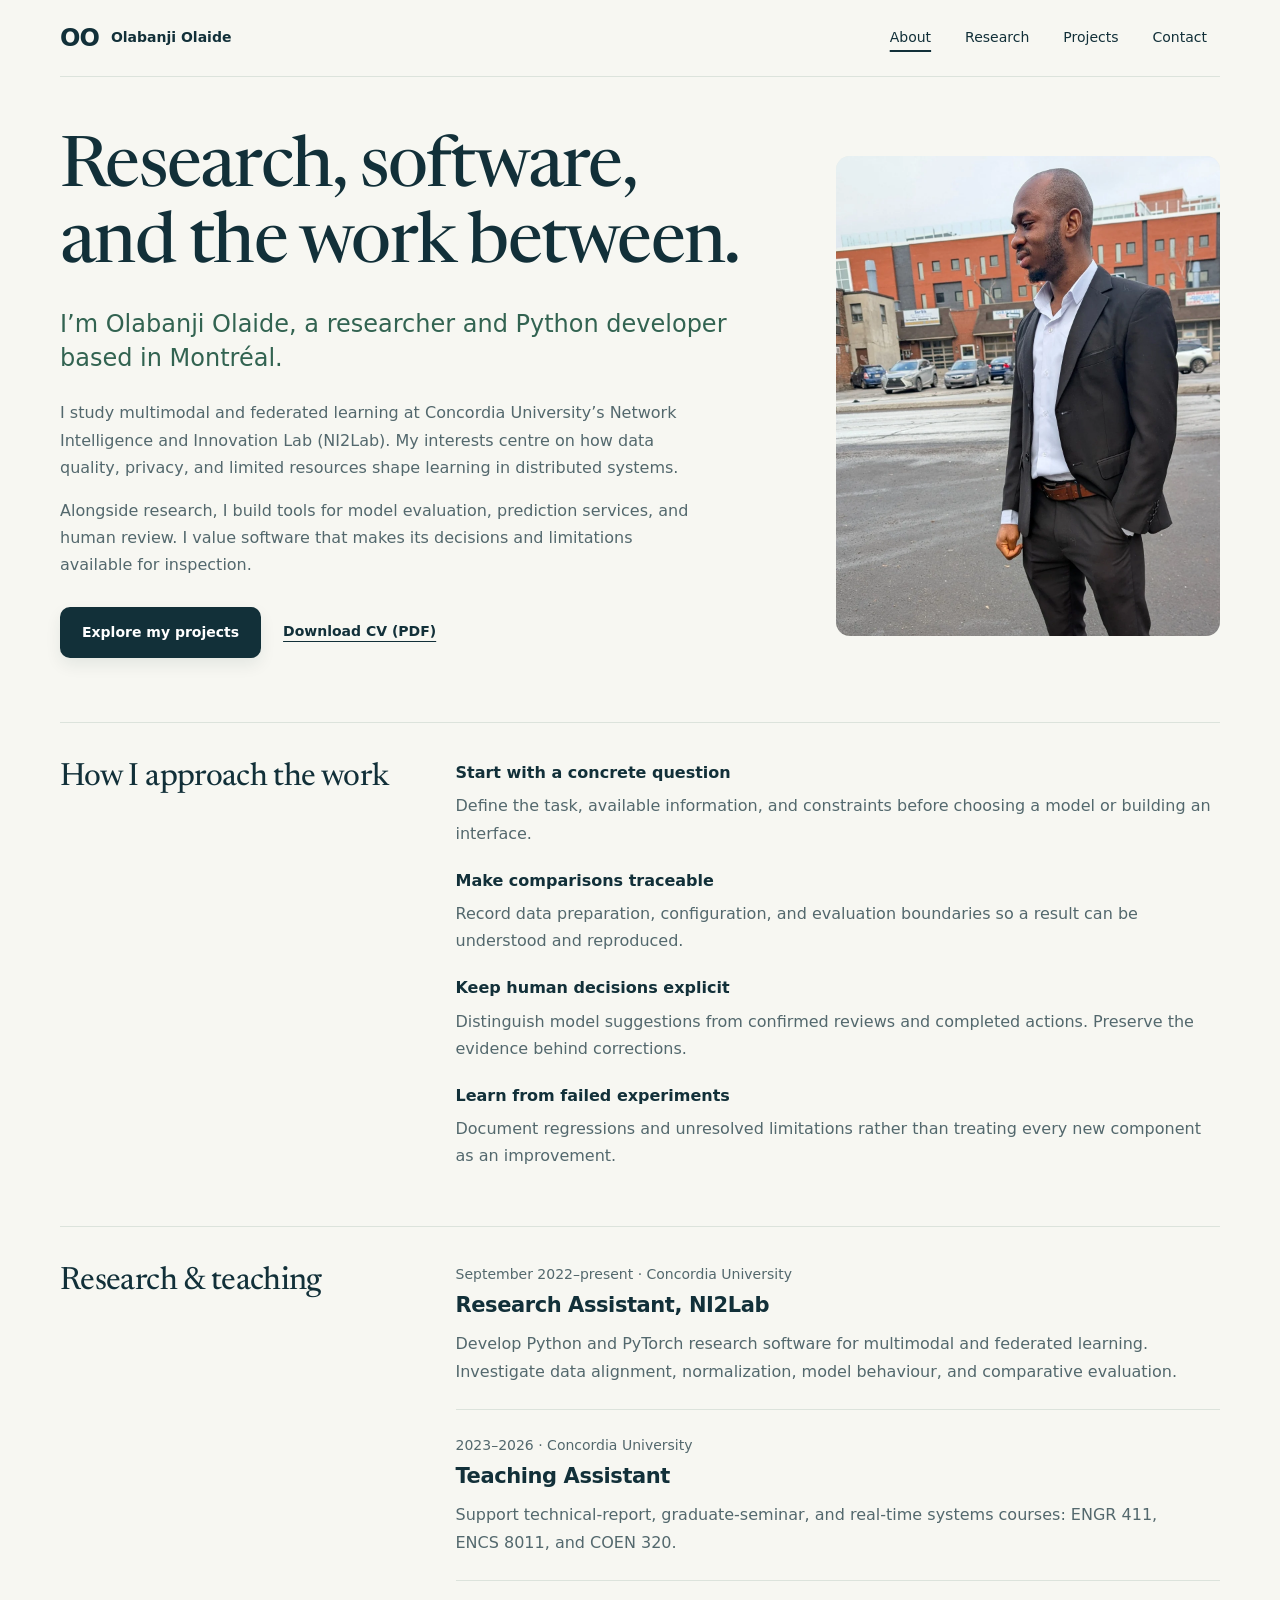
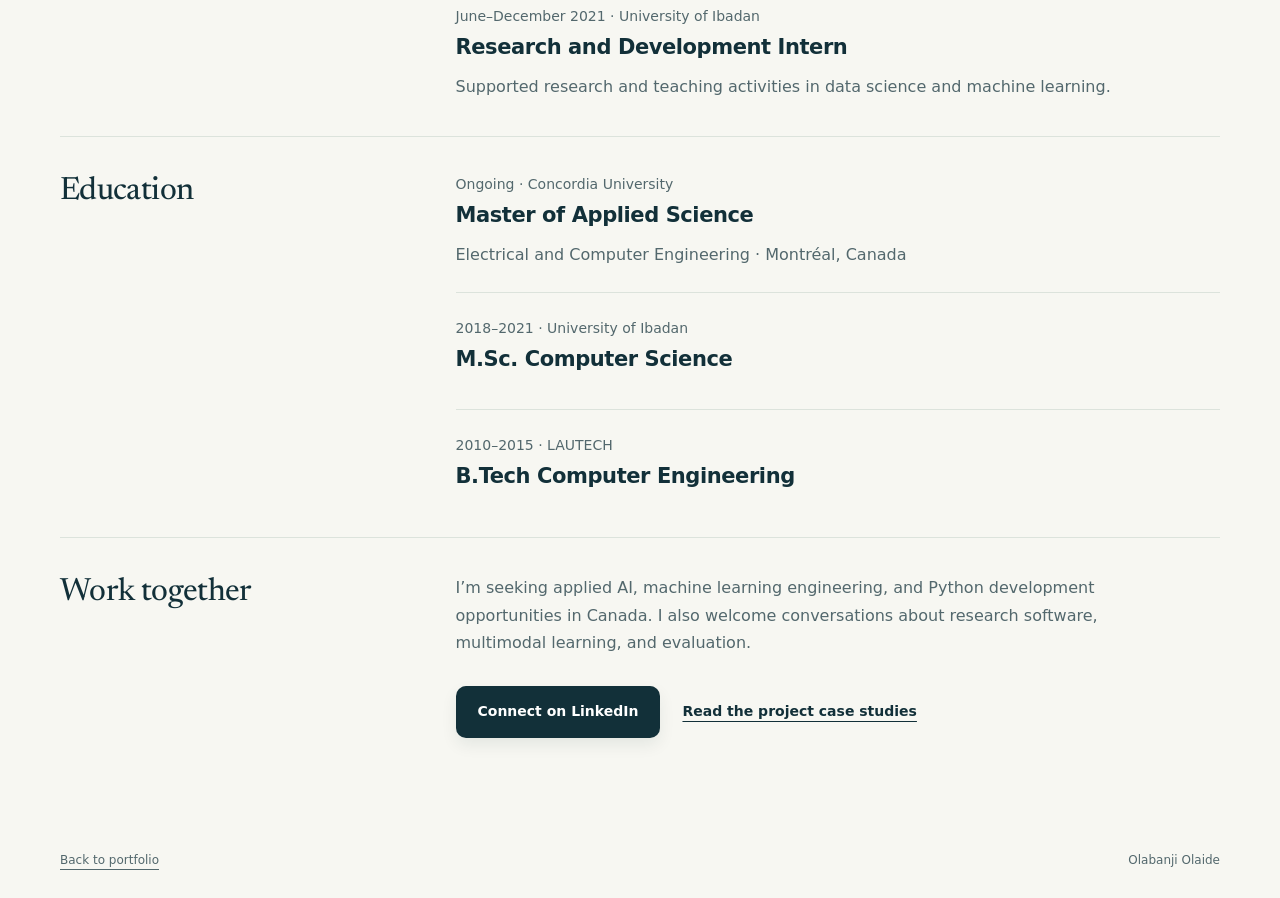
==== site/about.html @ 4624380c "Add About page and clarify private project source availability" ====
<!doctype html><html lang="en"><head><meta charset="utf-8"><meta name="viewport" content="width=device-width, initial-scale=1"><title>About | Olabanji Olaide</title><meta name="description" content="Olabanji Olaide's background in computer engineering, computer science, multimodal learning, and Python development at Concordia University."><link rel="canonical" href="https://olabanjiolaide.github.io/olabanjiolaide/about.html"><link rel="stylesheet" href="styles.css?v=20261115-2"><link rel="preload" href="fonts/newsreader.woff" as="font" type="font/woff" crossorigin><link rel="icon" href="favicon.svg" type="image/svg+xml"><meta name="theme-color" content="#123039"><meta property="og:type" content="profile"><meta property="og:title" content="About | Olabanji Olaide"><meta property="og:description" content="Research, teaching, and practical machine learning development."><meta property="og:url" content="https://olabanjiolaide.github.io/olabanjiolaide/about.html"><meta property="og:image" content="https://olabanjiolaide.github.io/olabanjiolaide/images/olabanji-olaide.jpg"></head><body><a class="skip" href="#main">Skip to content</a><header class="wrap"><a class="brand" href="index.html">OO<span>Olabanji Olaide</span></a><nav aria-label="Main navigation"><a href="about.html" aria-current="page">About</a><a href="index.html#research">Research</a><a href="index.html#work">Projects</a><a href="index.html#connect">Contact</a></nav></header><main id="main" tabindex="-1" class="wrap about-page">
<section class="about-intro" aria-labelledby="about-title"><div><h1 id="about-title">Research, software,<br>and the work between.</h1><p class="case-deck">I’m Olabanji Olaide, a researcher and Python developer based in Montréal.</p><p>I study multimodal and federated learning at Concordia University’s Network Intelligence and Innovation Lab (NI2Lab). My interests centre on how data quality, privacy, and limited resources shape learning in distributed systems.</p><p>Alongside research, I build tools for model evaluation, prediction services, and human review. I value software that makes its decisions and limitations available for inspection.</p><div class="actions"><a class="button" href="index.html#work">Explore my projects</a><a class="text-link" href="documents/Olabanji_Olaide_CV.pdf" download>Download CV (PDF)</a></div></div><figure class="about-portrait"><picture><source srcset="images/olabanji-olaide.webp" type="image/webp"><img src="images/olabanji-olaide.jpg" width="1152" height="2048" alt="Olabanji Olaide wearing a dark suit outdoors" fetchpriority="high" decoding="async"></picture></figure></section>
<section class="case-section" aria-labelledby="practice-title"><h2 id="practice-title">How I approach the work</h2><div><dl class="case-decisions"><div><dt>Start with a concrete question</dt><dd>Define the task, available information, and constraints before choosing a model or building an interface.</dd></div><div><dt>Make comparisons traceable</dt><dd>Record data preparation, configuration, and evaluation boundaries so a result can be understood and reproduced.</dd></div><div><dt>Keep human decisions explicit</dt><dd>Distinguish model suggestions from confirmed reviews and completed actions. Preserve the evidence behind corrections.</dd></div><div><dt>Learn from failed experiments</dt><dd>Document regressions and unresolved limitations rather than treating every new component as an improvement.</dd></div></dl></div></section>
<section class="case-section" aria-labelledby="experience-title"><h2 id="experience-title">Research &amp; teaching</h2><div><article class="about-entry"><p class="about-date">September 2022–present · Concordia University</p><h3>Research Assistant, NI2Lab</h3><p>Develop Python and PyTorch research software for multimodal and federated learning. Investigate data alignment, normalization, model behaviour, and comparative evaluation.</p></article><article class="about-entry"><p class="about-date">2023–2026 · Concordia University</p><h3>Teaching Assistant</h3><p>Support technical-report, graduate-seminar, and real-time systems courses: ENGR 411, ENCS 8011, and COEN 320.</p></article><article class="about-entry"><p class="about-date">June–December 2021 · University of Ibadan</p><h3>Research and Development Intern</h3><p>Supported research and teaching activities in data science and machine learning.</p></article></div></section>
<section class="case-section" aria-labelledby="education-title"><h2 id="education-title">Education</h2><div><article class="about-entry"><p class="about-date">Ongoing · Concordia University</p><h3>Master of Applied Science</h3><p>Electrical and Computer Engineering · Montréal, Canada</p></article><article class="about-entry"><p class="about-date">2018–2021 · University of Ibadan</p><h3>M.Sc. Computer Science</h3></article><article class="about-entry"><p class="about-date">2010–2015 · LAUTECH</p><h3>B.Tech Computer Engineering</h3></article></div></section>
<section class="case-section" aria-labelledby="connect-title"><h2 id="connect-title">Work together</h2><div><p>I’m seeking applied AI, machine learning engineering, and Python development opportunities in Canada. I also welcome conversations about research software, multimodal learning, and evaluation.</p><div class="actions"><a class="button" href="https://www.linkedin.com/in/olabanji-olaide-239104b0/">Connect on LinkedIn</a><a class="text-link" href="index.html#work">Read the project case studies</a></div></div></section></main><footer class="wrap"><a href="index.html">Back to portfolio</a><span>Olabanji Olaide</span></footer></body></html>
---- site/styles.css ----
:root{--ink:#123039;--muted:#53686d;--paper:#f7f7f2;--line:#dce3dc;--accent:#d5eb91;--green:#326351;--radius:18px}
*{box-sizing:border-box}html{scroll-behavior:smooth;scroll-padding-top:110px}body{margin:0;background:var(--paper);color:var(--ink);font:16px/1.7 system-ui,-apple-system,BlinkMacSystemFont,"Segoe UI",sans-serif}::selection{background:var(--accent);color:var(--ink)}a{color:inherit;text-underline-offset:5px}a:focus-visible{outline:3px solid var(--green);outline-offset:6px}h1,h2,h3,h4,p{margin-top:0}.wrap{width:min(1160px,calc(100% - 64px));margin:auto}.reading-progress{position:fixed;top:0;left:0;width:100%;height:3px;background:linear-gradient(90deg,#326351,#b8d567);transform:scaleX(0);transform-origin:left;z-index:100;pointer-events:none}
header{display:flex;justify-content:space-between;align-items:center;gap:24px;position:sticky;top:12px;z-index:30;margin-top:14px!important;padding:14px 22px;border:1px solid #dce3dcbf;border-radius:14px;background:#f7f7f2ed;backdrop-filter:blur(18px);box-shadow:0 6px 24px #183b2b06}.brand{display:flex;align-items:center;gap:12px;font-weight:800;font-size:24px;text-decoration:none;letter-spacing:-.04em}.brand span{font-size:13px;font-weight:650;letter-spacing:0}nav{display:flex;gap:8px;flex-wrap:wrap}nav a{position:relative;padding:8px 13px;text-decoration:none;font-size:13px;border-radius:8px;transition:background .2s,color .2s}nav a:hover,nav a[aria-current="location"]{background:#e5ecdf;color:#244f3d}
.hero{position:relative;display:grid;grid-template-columns:1.45fr 1fr;gap:70px;align-items:center;padding-top:80px;padding-bottom:85px;isolation:isolate}.hero:before{content:"";position:absolute;inset:0 -25px;z-index:-1;background:radial-gradient(ellipse at 88% 32%,#dfebd4 0,transparent 56%);pointer-events:none}.eyebrow{font-size:10px;letter-spacing:.14em;font-weight:750;margin-bottom:25px}.hero .eyebrow{display:inline-block;padding:7px 12px;border:1px solid var(--line);border-radius:30px;background:#ffffff70}h1{font-size:clamp(44px,5.7vw,76px);line-height:1.05;letter-spacing:-.06em;font-weight:600;margin-bottom:26px}h1 em{font-family:Georgia,serif;font-weight:400;white-space:nowrap;color:var(--green)}.role{font-size:19px;font-weight:600;line-height:1.5;letter-spacing:-.025em}.status-dot{display:inline-block;width:8px;height:8px;background:#557d4e;border-radius:50%;margin-right:10px;box-shadow:0 0 0 5px #dfe9d7}.intro{font-size:17px;color:var(--muted);max-width:600px}.affiliation{font-size:12px;color:var(--muted);max-width:510px;border-left:2px solid #a7c48b;padding-left:13px;margin-top:23px}.actions{display:flex;align-items:center;gap:22px;flex-wrap:wrap;margin-top:30px}.button{display:inline-flex;align-items:center;justify-content:space-between;gap:25px;padding:14px 22px;border-radius:10px;background:var(--ink);color:white;text-decoration:none;font-size:13px;font-weight:650;box-shadow:0 7px 16px #12303914;transition:transform .2s,box-shadow .2s,background .2s}.button span{transition:transform .2s}.button:hover{transform:translateY(-3px);box-shadow:0 10px 24px #12303925;background:#245149}.button:hover span{transform:translate(2px,2px)}.text-link{font-size:13px;font-weight:650;transition:color .2s}.text-link:hover{color:var(--green)}
.profile-panel{position:relative;align-self:center;border:1px solid #fff;border-radius:var(--radius);background:#ffffffb8;overflow:hidden;box-shadow:0 24px 65px #17352b12,0 4px 12px #17352b05;transform:rotate(1deg);transition:transform .4s,box-shadow .4s}.profile-panel:hover{transform:rotate(0);box-shadow:0 28px 70px #17352b1c}.portrait{height:320px;overflow:hidden;background:#dfe7e7;position:relative}.portrait:after{content:"";position:absolute;inset:65% 0 0;background:linear-gradient(transparent,#12303966);pointer-events:none}.portrait img{width:100%;height:100%;display:block;object-fit:cover;object-position:62% 0%;transition:transform .8s}.profile-panel:hover .portrait img{transform:scale(1.025)}.portrait-label{position:absolute;bottom:16px;left:20px;z-index:1;color:white;font:9px/1.5 ui-monospace,monospace;letter-spacing:.16em}
dl{margin:0;padding:8px 22px}dl>div{display:grid;grid-template-columns:105px 1fr;gap:16px;padding:14px 0;border-top:1px solid var(--line);font-size:12px}dl>div:first-child{border:0}dt{font-weight:700}dd{margin:0;color:var(--muted)}
section{scroll-margin-top:110px}.section-band,.work{padding:76px 0}.section-band{background:#edf1e9;border-top:1px solid #e3e9df;border-bottom:1px solid #e3e9df}.section-heading{max-width:760px}.section-heading h2{font-size:clamp(29px,3.4vw,43px);line-height:1.2;letter-spacing:-.045em;font-weight:550;margin-bottom:20px}.section-heading .eyebrow{color:var(--green);margin-bottom:15px}.section-intro{max-width:650px;color:var(--muted)}.research-grid{display:grid;grid-template-columns:repeat(3,minmax(0,1fr));gap:22px;margin-top:34px}.research-grid article{padding:28px 25px 24px;border:1px solid #dce4d7;border-radius:var(--radius);background:linear-gradient(140deg,#ffffffeb,#f6f9f1);transition:transform .25s,box-shadow .25s,border-color .25s}.research-grid article:hover{transform:translateY(-7px);border-color:#a8c28d;box-shadow:0 18px 35px #244f3d0c}.theme-number{display:grid;place-items:center;width:38px;height:38px;border-radius:12px;background:#e4edd9;color:var(--green);font:12px ui-monospace,monospace}.research-grid h3{font-size:21px;line-height:1.3;letter-spacing:-.025em;margin:23px 0 15px}.research-grid p{color:var(--muted);font-size:14px}.research-grid .theme-detail{padding-top:17px;border-top:1px solid var(--line);font-size:10px;margin-top:25px;margin-bottom:0}
.work{background:#fff}.project-showcase{display:grid;grid-template-columns:1fr 1.05fr;gap:46px;align-items:start;margin-top:36px}.project-preview{margin:0;position:sticky;top:110px;border:1px solid var(--line);border-radius:var(--radius);background:#f0f3f1;overflow:hidden;box-shadow:0 18px 40px #183b2b08;transition:box-shadow .3s}.project-preview:hover{box-shadow:0 22px 48px #183b2b14}.project-preview a{display:block;overflow:hidden}.project-preview img{display:block;width:100%;height:auto;max-height:620px;aspect-ratio:9/10;object-fit:contain;object-position:top;transition:transform .5s}.project-preview:hover img{transform:scale(1.015)}figcaption{padding:14px 18px;border-top:1px solid var(--line);font-size:10px;color:var(--muted)}.project h3{font-size:32px;letter-spacing:-.04em;margin-bottom:17px}.project .eyebrow{margin-bottom:14px}.project p{color:var(--muted)}.tags{display:flex;flex-wrap:wrap;gap:8px;margin:22px 0}.tags span{background:#edf2e9;border:1px solid #e1e9dc;border-radius:20px;padding:4px 12px;font-size:10px;color:#36533e}.project-detail{padding:24px;background:#f5f7f2;border:1px solid #e8eee3;border-radius:14px;margin-top:26px}.project-detail h4{font-size:14px}.project-detail ul{padding-left:18px;font-size:13px}.project-detail li{margin:9px 0}.scope{font-size:12px;border-top:1px solid var(--line);padding-top:17px}.project-detail>a{font-size:12px;font-weight:650}
.experience-grid{display:grid;grid-template-columns:1fr 1fr;gap:60px;margin-top:35px}.experience-grid h3{font-size:18px}.experience-row{position:relative;border-left:1px solid #bdceaf;margin-left:4px;padding:3px 0 25px 24px}.experience-row:before{content:"";position:absolute;left:-5px;top:8px;width:9px;height:9px;background:#729460;border:2px solid #edf1e9;border-radius:50%}.entry-label{font-size:9px;letter-spacing:.12em;color:var(--muted);margin-bottom:7px}.experience-row h4{font-size:16px;font-weight:600;margin-bottom:7px}.experience-row p:last-child{font-size:13px;color:var(--muted);margin-bottom:0}
.connect{position:relative;overflow:hidden;padding:76px 0;background:var(--ink);color:var(--paper);isolation:isolate}.connect:after{content:"";position:absolute;right:-120px;top:-230px;width:650px;height:650px;border:1px solid #ffffff12;border-radius:50%;box-shadow:0 0 0 80px #ffffff03,0 0 0 160px #ffffff02;z-index:-1;pointer-events:none}.connect .eyebrow{color:var(--accent)}.connect h2{font-size:clamp(35px,4.5vw,58px);font-weight:500;line-height:1.1;letter-spacing:-.045em;margin-bottom:26px}.connect p:not(.eyebrow){max-width:550px;color:#cedbd8}.light{background:var(--accent);color:var(--ink)}.light:hover{background:#e3f4b6}.connect .text-link:hover{color:var(--accent)}.connect a:focus-visible{outline-color:var(--accent)}footer{display:flex;justify-content:space-between;gap:20px;flex-wrap:wrap;padding:28px 0;font-size:11px;color:var(--muted)}.skip{position:fixed;left:16px;top:-100px;padding:10px;background:white;z-index:101}.skip:focus{top:10px}
@media(max-width:1000px){.hero{gap:35px;grid-template-columns:1.3fr 1fr}dl>div{grid-template-columns:90px 1fr;gap:10px}.research-grid{gap:15px}.research-grid article{padding:24px 20px}nav a{padding:8px 10px}.project-showcase{gap:28px}}
@media(max-width:800px){.hero{grid-template-columns:1fr;padding-top:50px;padding-bottom:55px;gap:38px}.profile-panel{display:grid;grid-template-columns:1fr 1.1fr;transform:none;max-width:650px}.portrait{height:100%;min-height:300px}.profile-panel dl{align-self:center}.profile-panel dl>div{grid-template-columns:1fr;gap:3px}.research-grid{grid-template-columns:1fr}.research-grid article{display:block}.research-grid p{max-width:600px}.project-showcase{grid-template-columns:1fr}.project-preview{position:static;max-width:520px;width:100%;margin:auto}.project-preview img{max-height:430px;aspect-ratio:auto}.section-band,.work,.connect{padding:55px 0}.experience-grid{gap:30px}header{gap:12px;flex-wrap:wrap}.hero h1{font-size:58px}.research-grid h3{margin-top:15px}.research-grid .theme-detail{margin-top:18px}}
@media(max-width:480px){.wrap{width:calc(100% - 36px)}header{top:8px;padding:12px 14px;border-radius:12px}.brand{font-size:22px}.brand span{font-size:12px}nav{width:100%;justify-content:space-between;gap:0}nav a{font-size:11px;padding:5px 8px}.hero{padding-top:36px;gap:28px}.hero h1{font-size:46px}.hero .eyebrow{font-size:8px;letter-spacing:.08em;padding:6px 9px}.role{font-size:17px}.intro{font-size:16px}.affiliation{font-size:11px}.profile-panel{grid-template-columns:1fr}.portrait{height:330px;min-height:0}.profile-panel dl>div{grid-template-columns:95px 1fr;gap:12px}.section-heading h2{font-size:29px}.section-band,.work,.connect{padding:42px 0}.experience-grid{grid-template-columns:1fr;gap:18px}.actions{gap:18px}.actions .button{width:100%;justify-content:center}.project h3{font-size:28px}.project .text-link{line-height:2}.project-detail{padding:20px}.project-preview img{max-height:360px}footer{flex-direction:column;gap:10px}.eyebrow{font-size:9px}}
@media(prefers-reduced-motion:reduce){html{scroll-behavior:auto}*,*:before,*:after{animation:none!important;transition:none!important}.profile-panel,.profile-panel:hover,.research-grid article:hover,.button:hover{transform:none}.profile-panel:hover img,.project-preview:hover img{transform:none}}

/* 21st.dev preview pattern, adapted for a static academic portfolio.
   UI/UX Pro Max: readable type, generous targets, stable interaction. */
:root{--space-1:8px;--space-2:16px;--space-3:24px;--space-4:32px;--space-5:48px;--space-6:64px}
header{padding:12px 18px}nav a{min-height:44px;display:inline-flex;align-items:center;font-size:14px}.brand span{font-size:14px}.hero{gap:64px;padding-top:64px;padding-bottom:72px}.hero h1{font-size:clamp(48px,5.7vw,76px);text-wrap:balance;max-width:620px}.hero .eyebrow{font-size:11px;letter-spacing:.1em}.hero-note{font-size:14px;color:var(--green);font-weight:500;margin-top:-7px;margin-bottom:24px}.role{margin-bottom:16px}.affiliation{font-size:13px}.button{min-height:48px;font-size:14px}.text-link{display:inline-flex;align-items:center;min-height:44px;font-size:14px}.profile-panel{transform:none}.profile-panel:hover{transform:translateY(-3px)}.profile-panel dd,.profile-panel dt{font-size:13px}.portrait{height:340px}.portrait-label{font-size:10px}.eyebrow{font-size:12px}.section-heading h2{text-wrap:balance}.section-intro{font-size:17px}.research-grid{gap:20px}.research-grid article{padding:28px;box-shadow:0 4px 12px #12303903}.research-grid p{font-size:16px}.research-grid .theme-detail{font-size:12px}.theme-number{font-size:13px}.tags span{font-size:12px}.project-detail ul{font-size:15px}.project-detail h4{font-size:16px}.scope,.project-detail>a{font-size:14px}.entry-label{font-size:12px;letter-spacing:.08em}.experience-row p:last-child{font-size:15px}.experience-row h4{font-size:18px}.experience-grid h3{font-size:20px}.experience-row{padding-bottom:32px}footer{font-size:12px}
.project-showcase{grid-template-columns:1.1fr 1fr;gap:40px}.interactive-preview{background:#eaf0ec;border-radius:20px;box-shadow:0 20px 55px #12303914;overflow:hidden;border-color:#cfdcd3}.preview-topbar{display:flex;align-items:center;gap:16px;justify-content:space-between;padding:18px 20px;background:var(--ink);color:#e5eddf;font:10px/1.5 ui-monospace,monospace;letter-spacing:.08em}.window-dots{display:flex;gap:5px}.window-dots i{display:block;width:7px;height:7px;border-radius:50%;background:#91aa9a}.preview-status{color:#d5eb91;font-size:10px;letter-spacing:0}.preview-controls{display:flex;gap:6px;padding:14px 16px;background:#f8faf6;border-bottom:1px solid var(--line)}.preview-controls[hidden]{display:none}.preview-controls button{flex:1;min-height:44px;border:1px solid transparent;border-radius:9px;background:transparent;color:var(--muted);font:600 12px/1.4 system-ui,sans-serif;padding:8px 10px;cursor:pointer;transition:background .2s,color .2s,box-shadow .2s}.preview-controls button[aria-pressed="true"]{background:white;color:var(--ink);border-color:#d2dfcd;box-shadow:0 2px 6px #1230390c}.preview-controls button:hover{background:#e5ecdf;color:var(--ink)}.preview-controls button:focus-visible{outline:3px solid var(--green);outline-offset:2px}.preview-stage{height:480px;padding:20px 16px 0;overflow:hidden;background:linear-gradient(145deg,#e1e9e1,#f3f6f0)}.preview-stage a{display:block;min-height:100%;border:1px solid #cbd7ce;border-radius:12px 12px 0 0;overflow:hidden;box-shadow:0 10px 24px #12303915;background:white}.interactive-preview .preview-stage img{width:100%;height:auto;max-height:none;aspect-ratio:auto;object-fit:contain;object-position:top;transform:none}.interactive-preview:hover img{transform:none}.interactive-preview figcaption{min-height:70px;font-size:13px;line-height:1.6;background:#f8faf6;padding:16px 20px}.preview-disclosure{font-size:12px;color:var(--muted);line-height:1.6;padding:0 20px 16px;margin:0;background:#f8faf6}.preview-controls button:active{background:#dce7d4}.project .text-link{font-size:13px}
@media(max-width:1000px){.hero{gap:36px}.hero h1{font-size:60px}.project-showcase{gap:28px}.preview-status{display:none}.preview-stage{height:440px}.research-grid article{padding:24px}}
@media(max-width:800px){.hero{padding-top:48px;padding-bottom:56px;gap:32px}.project-showcase{grid-template-columns:1fr}.interactive-preview{max-width:620px}.preview-stage{height:440px}.profile-panel{grid-template-columns:1fr 1.1fr}.portrait{height:100%;min-height:320px}.preview-status{display:inline}.section-heading h2{font-size:36px}.research-grid{gap:16px}}
@media(max-width:480px){header{padding:10px 12px;gap:4px}.brand span{font-size:13px}nav a{font-size:12px;min-height:44px;padding:6px 8px}.hero h1{font-size:48px}.hero .eyebrow{font-size:10px;line-height:1.6;max-width:100%;letter-spacing:.04em}.hero-note{font-size:14px;max-width:280px}.role{font-size:18px}.hero .actions{gap:16px}.profile-panel{grid-template-columns:1fr}.portrait{height:330px;min-height:0}.section-heading h2{font-size:30px}.section-heading .eyebrow{font-size:11px}.research-grid article{padding:24px}.project-showcase{gap:28px}.preview-stage{height:340px;padding:14px 10px 0}.preview-controls{padding:10px;gap:4px}.preview-controls button{font-size:12px;padding:6px}.preview-topbar{padding:15px 14px;font-size:9px;gap:10px}.preview-status{display:none}.interactive-preview figcaption{font-size:13px}.project .text-link{font-size:13px}.project-detail{padding:20px}.project-detail ul{font-size:14px}.scope{font-size:13px}.experience-row p:last-child{font-size:15px}footer a{min-height:44px;display:inline-flex;align-items:center}}
@media(prefers-reduced-motion:reduce){.profile-panel:hover{transform:none}}

@media(max-width:800px){.hero:before{inset:0}.profile-panel .portrait{height:340px;min-height:0}}

/* Impeccable refinement: content-led editorial hierarchy, not decorative labels. */
@font-face{font-family:Newsreader;src:url("fonts/newsreader.woff") format("woff");font-style:normal;font-weight:200 800;font-display:swap}
:root{--ease-out:cubic-bezier(.23,1,.32,1);--motion-fast:160ms;--motion-medium:220ms}
h1,.section-heading h2,.connect h2{font-family:Newsreader,Georgia,serif;font-weight:450;letter-spacing:-.025em}
.hero h1{font-size:clamp(60px,6.8vw,88px);line-height:1.02;margin-bottom:28px}
.hero h1 em{font-family:inherit;font-style:normal;font-weight:450}
h3,h4,.project h3,.role{letter-spacing:-.02em}
.hero{padding-top:64px;align-items:center}
.hero:before{background:none}
.hero-note{font-size:15px}
.affiliation{border-left:0;padding-left:0;font-size:13px}
header{background:#f7f7f2;border:0;backdrop-filter:none;box-shadow:none;border-radius:0;border-bottom:1px solid var(--line);top:0;margin-top:0!important;padding:16px 0}
nav a[aria-current="location"]{background:none;border-radius:0;text-decoration:underline;text-decoration-thickness:2px;text-underline-offset:8px}
.section-heading h2{font-size:44px;line-height:1.1;max-width:540px;margin-bottom:22px}
.research .wrap{display:grid;grid-template-columns:.85fr 1.15fr;gap:70px;align-items:start}
.research-grid{display:block;margin:0}
.research-grid article{padding:26px 0;border:0;border-top:1px solid #c7d4c1;border-radius:0;box-shadow:none;background:none;transform:none}
.research-grid article:first-child{padding-top:0;border-top:0}
.research-grid article:hover{transform:none;box-shadow:none;border-color:#c7d4c1}
.research-grid h3{font-size:23px;margin:0 0 12px}
.research-grid p{font-size:16px;margin-bottom:14px}
.research-grid .theme-detail{border:0;padding:0;margin-top:0;font-size:12px}
.profile-panel{border:0;border-radius:14px;box-shadow:0 16px 42px #17352b10}
.profile-panel:hover{transform:none;box-shadow:0 16px 42px #17352b10}
.portrait:after{display:none}
.project-detail{border:0;border-radius:0;background:none;padding:24px 0 0;border-top:1px solid var(--line)}
.interactive-preview{border:0;border-radius:14px;box-shadow:0 18px 45px #12303914}
.project h3{font-size:32px}
.preview-topbar{font-family:inherit;font-size:11px;letter-spacing:.06em}
.icon-arrow{width:17px;height:17px;flex-shrink:0;display:inline-block;vertical-align:middle}
nav a{gap:6px}
.button,.preview-controls button{transition:transform var(--motion-fast) var(--ease-out),background-color var(--motion-fast),color var(--motion-fast),box-shadow var(--motion-fast)}
.button:active,.preview-controls button:active{transform:scale(.97)}
a{cursor:pointer}
a:focus-visible,button:focus-visible{outline:2px solid var(--green);outline-offset:5px}
html{scrollbar-color:#8caa92 #edf1e9;scrollbar-width:thin}
@media(hover:none),(pointer:coarse){.button:hover{transform:none;box-shadow:0 7px 16px #12303914;background:var(--ink)}.button.light:hover{background:var(--accent);color:var(--ink)}.button:hover span,.profile-panel:hover img,.project-preview:hover img{transform:none}.research-grid article:hover{transform:none}}
@media(hover:hover) and (pointer:fine){.button:hover{transform:translateY(-2px)}.profile-panel:hover .portrait img{transform:scale(1.02)}}
@media(max-width:1000px){.research .wrap{gap:40px}.hero h1{font-size:72px}.section-heading h2{font-size:40px}}
@media(max-width:800px){.research .wrap{grid-template-columns:1fr;gap:30px}.hero h1{font-size:72px}.section-heading h2{font-size:40px}.research-grid{display:grid;grid-template-columns:1fr;gap:0}.research-grid article:first-child{border-top:1px solid #c7d4c1;padding-top:24px}}
@media(max-width:480px){header{padding:12px 0}.hero{padding-top:36px}.hero h1{font-size:60px}.hero-note{font-size:14px}.section-heading h2{font-size:36px}.research-grid h3{font-size:22px}.project h3{font-size:29px}.button:active,.preview-controls button:active{transform:scale(.98)}}
@media(prefers-reduced-motion:reduce){.button:active,.preview-controls button:active,.button:hover,.profile-panel:hover .portrait img{transform:none!important}}

/* Case study: evidence-led reading layout. */
.case-study{max-width:1100px;padding-top:60px;padding-bottom:48px}.case-intro{max-width:780px;margin-bottom:52px}.case-intro h1{font-size:clamp(46px,6vw,76px);line-height:1.1;margin-bottom:20px}.case-deck{font-size:24px;line-height:1.4;color:var(--green)}.case-intro>p:not(.case-deck){max-width:70ch;color:var(--muted)}.case-section{display:grid;grid-template-columns:.75fr 1.65fr;gap:48px;padding:36px 0;border-top:1px solid var(--line)}.case-section h2{font:450 32px/1.15 Newsreader,Georgia,serif;letter-spacing:-.02em;margin:0}.case-section p{max-width:72ch;color:var(--muted)}.case-decisions{padding:0}.case-decisions>div{display:block;padding:0 0 20px;border:0;font-size:16px}.case-decisions dt{margin-bottom:6px}.case-decisions dd{color:var(--muted)}.case-links{margin:0;padding-left:18px}.case-links li{margin:0 0 14px}.case-links a{line-height:1.7}.table-scroll{overflow-x:auto;margin:26px 0}.case-section table{width:100%;border-collapse:collapse;font-size:14px;line-height:1.6;text-align:left}.case-section caption{text-align:left;font-weight:650;padding-bottom:14px}.case-section th,.case-section td{border-bottom:1px solid var(--line);padding:12px 10px;vertical-align:top}.case-section thead{background:#edf1e9}.case-section tbody th{font-weight:550;width:42%}@media(max-width:768px){.case-section{grid-template-columns:1fr;gap:22px;padding:30px 0}.case-study{padding-top:40px}.case-deck{font-size:21px}.case-intro{margin-bottom:32px}}@media(max-width:480px){.case-intro h1{font-size:46px}.case-section h2{font-size:30px}.case-section table{font-size:13px}.case-section th,.case-section td{padding:10px 6px}}

/* Reading navigation and contact accessibility. */
.case-contents{display:block;border-top:1px solid var(--line);padding:22px 0 28px;margin-bottom:8px}.case-contents>span{display:block;font-size:14px;font-weight:650;margin-bottom:12px}.case-contents>div{display:flex;flex-wrap:wrap;gap:8px 24px}.case-contents a{display:inline-flex;align-items:center;min-height:44px;font-size:14px;text-decoration:underline;text-underline-offset:4px}.case-section{scroll-margin-top:110px}.connect a:focus-visible{outline-color:var(--accent)}
@media(max-width:480px){.case-contents>div{display:grid;grid-template-columns:1fr 1fr;column-gap:18px}.case-contents a{line-height:1.5}.case-section{scroll-margin-top:140px}}

/* Legible mobile navigation and a useful screenshot exit. */
.preview-disclosure a{display:inline-flex;align-items:center;min-height:44px;font-size:14px;font-weight:600}.preview-disclosure a:hover{color:var(--green)}
@media(max-width:480px){header nav{gap:8px;justify-content:space-between}header nav a{font-size:14px;padding:6px 3px}.brand{min-height:44px}.hero .actions .text-link{font-size:15px}.profile-panel dt,.profile-panel dd{font-size:14px}.research-grid .theme-detail{font-size:14px;line-height:1.6}}
/* A readable paper version of the portfolio and case study. */
@media print{html{scroll-behavior:auto}body{background:white;color:#111;font-size:11pt}header,.skip,.reading-progress,.preview-controls,.preview-disclosure,footer,.case-contents{display:none!important}.wrap{width:100%;max-width:none}.hero,.research .wrap,.project-showcase,.experience-grid,.case-section{display:block}.hero,.section-band,.work,.connect,.case-study{padding:16pt 0;background:white;color:#111;border:0}.hero h1{font-size:36pt}.section-heading h2,.connect h2,.case-intro h1{font-size:26pt}.profile-panel{display:none}.project-preview{position:static;max-width:420pt;box-shadow:none;break-inside:avoid}.preview-stage{height:auto;max-height:none;padding:0}.preview-stage a{box-shadow:none;border:0}.case-section{padding:16pt 0;border-top:1px solid #ccc}.case-section h2{font-size:20pt;margin-bottom:12pt}h2,h3,h4{break-after:avoid}p,li{orphans:3;widows:3}.connect p:not(.eyebrow),.case-section p{color:#333}.connect:after{display:none}.button{background:white!important;color:#111!important;box-shadow:none;border:1px solid #888}.table-scroll{overflow:visible}a{text-decoration:underline}}

/* Project overview: clear ownership and one primary reading path. */
.project-lead{font-size:22px;line-height:1.45;color:var(--ink)!important;letter-spacing:-.02em}.case-study-button{margin:4px 0 8px;justify-content:flex-start;gap:14px}.project-facts{padding:0;margin:0}.project-facts>div{display:block;padding:16px 0;font-size:15px;border-top:1px solid var(--line)}.project-facts>div:first-child{border-top:0;padding-top:0}.project-facts dt{font-size:14px;margin-bottom:5px}.project-facts dd{line-height:1.65}.case-visual{margin:0 0 44px;border:1px solid var(--line);border-radius:12px;overflow:hidden;background:#edf1e9}.case-visual img{display:block;width:100%;height:auto;aspect-ratio:16/9;object-fit:cover;object-position:top}.case-visual figcaption{font-size:14px;padding:18px 22px;background:#f7f7f2}.case-visual a{display:inline-flex;align-items:center;min-height:44px;font-weight:600}
@media(max-width:480px){.project-lead{font-size:21px}.case-study-button{width:100%;justify-content:center;padding:14px 16px}.case-visual{margin-bottom:30px}.case-visual img{aspect-ratio:4/3}.case-visual figcaption{padding:14px 16px}}
@media print{.project-lead{font-size:14pt}.case-visual{break-inside:avoid;box-shadow:none}.case-visual img{aspect-ratio:auto}.case-visual figcaption{font-size:10pt}}

/* Audit fixes: narrow-screen focus and unobscured anchor destinations. */
#main:focus{outline:none}.skip:focus-visible{outline:3px solid var(--green);outline-offset:3px}.preview-stage a:focus-visible{outline:3px solid var(--green);outline-offset:-5px}a,button{scroll-margin-block:120px 24px}
@media(max-width:600px){header{position:relative;top:auto}html{scroll-padding-top:24px}section,.case-section{scroll-margin-top:24px}a,button{scroll-margin-block:24px}header nav{width:100%}header nav a{white-space:nowrap}.case-contents>div{grid-template-columns:1fr}.case-contents a{padding-left:0;padding-right:0}.hero h1{overflow-wrap:anywhere}}

/* Let enlarged text reflow rather than force a wider page. */
.hero>*,.project-showcase>*,.case-section>*,.experience-grid>*,dl>div>*{min-width:0}h1,h2,h3,h4,dd,.button,.text-link,.case-links a{overflow-wrap:anywhere}h1 em{white-space:normal}.button{max-width:100%}.preview-controls{flex-wrap:wrap}.preview-controls button{flex:1 1 90px;min-width:0}header nav a{white-space:normal}

/* Research overview: context beside the problem, approach, and relevance. */
.research-context{font-size:14px;color:var(--muted);line-height:1.7;margin:24px 0 12px}.research .section-heading .text-link{gap:8px;max-width:100%;line-height:1.5}.research-grid article p{max-width:68ch}

/* Experience entries: factual dates and readable responsibilities. */
.experience .section-heading .text-link{margin-bottom:4px}.experience-row .entry-label{letter-spacing:0;text-transform:none;font-size:13px;line-height:1.6}.experience-row h4:last-child{margin-bottom:0}.experience-row p:last-child{max-width:62ch}

/* Hallmark-informed polish within the established portfolio system. */
.preview-topbar{letter-spacing:0;font-size:14px;font-family:inherit}.preview-status{font-size:12px;letter-spacing:0}

/* Second project: an editorial summary with evidence, without invented imagery. */
.project-secondary{display:grid;grid-template-columns:1.1fr 1fr;gap:40px;border-top:1px solid var(--line);padding-top:44px;margin-top:60px}.project-secondary h3{font-size:32px;letter-spacing:-.025em;margin-bottom:18px}.project-secondary h4{font-size:18px}.project-secondary p{color:var(--muted)}.project-secondary .text-link{font-size:15px}@media(max-width:800px){.project-secondary{grid-template-columns:1fr;gap:24px}}@media(max-width:480px){.project-secondary{margin-top:40px;padding-top:32px}.project-secondary h3{font-size:29px}}@media print{.project-secondary{display:block;break-inside:avoid}}

/* Keep four-column case tables within the narrowest phone layout. */
@media(max-width:360px){.case-section th,.case-section td{padding:10px 4px}}

/* Project-led portfolio refinement: large previews, concise reading paths. */
.project-showcase{grid-template-columns:1fr;gap:32px}
.project-showcase .interactive-preview{width:100%;max-width:none;margin:0}
.project-showcase .preview-stage{height:560px;padding:24px 32px 0}
.project-showcase .project{display:grid;grid-template-columns:1.2fr 1fr;gap:64px}
.project-showcase .project-detail{padding:0;border:0}
.project-showcase .project h3,.project-secondary h3{font-family:Newsreader,Georgia,serif;font-size:38px;font-weight:450}
.project-showcase .project p{max-width:64ch}
.project-secondary{grid-template-columns:1.2fr 1fr;gap:32px 64px;margin-top:64px;padding-top:48px}
.simulation-preview{grid-column:1/-1;display:block;padding:32px;background:#e9eee5;border:1px solid #d0dccb;border-radius:14px;color:var(--ink);text-decoration:none}
.simulation-heading{display:flex;justify-content:space-between;gap:16px;font-size:14px}
.simulation-heading span:last-child{color:var(--muted)}
.simulation-flow{display:grid;grid-template-columns:1fr auto 1fr auto 1fr;align-items:center;gap:24px;padding:64px 0}
.simulation-flow>div{min-width:0;border-top:1px solid #9db59c;padding-top:20px}
.simulation-flow>div>span{display:block;font-size:13px;color:var(--muted);margin-bottom:18px}
.simulation-flow strong{display:block;font-size:22px;font-weight:550}
.simulation-flow p{font-size:15px;line-height:1.6;margin:8px 0 0}
.flow-arrow{font-size:28px;color:var(--green)}
.simulation-note{display:flex;justify-content:space-between;gap:16px;margin:0;border-top:1px solid #c5d3c0;padding-top:20px;font-size:15px}
.simulation-note span{transition:transform 160ms ease-out}
.simulation-preview:focus-visible{outline:3px solid var(--green);outline-offset:5px}
@media(hover:hover) and (pointer:fine){.simulation-preview:hover{border-color:var(--green)}.simulation-preview:hover .simulation-note span{transform:translate(2px,-2px)}}
@media(max-width:800px){.project-showcase .preview-stage{height:480px;padding:20px 20px 0}.project-showcase .project,.project-secondary{grid-template-columns:1fr;gap:24px}.simulation-flow{gap:16px;padding:40px 0}.simulation-flow strong{font-size:18px}}
@media(max-width:480px){.project-showcase .preview-stage{height:380px;padding:16px 10px 0}.project-showcase .project h3,.project-secondary h3{font-size:32px}.simulation-preview{padding:22px}.simulation-heading{flex-direction:column;gap:4px}.simulation-flow{grid-template-columns:1fr;gap:16px;padding:30px 0}.simulation-flow>div{padding-top:14px}.simulation-flow>div>span{margin-bottom:8px}.flow-arrow{display:none}.simulation-flow strong{font-size:21px}.simulation-note{line-height:1.6}.project-secondary{margin-top:44px}}
@media(prefers-reduced-motion:reduce){.simulation-note span{transition:none;transform:none!important}}
@media print{.project-showcase .project,.project-secondary{display:block}.simulation-preview{break-inside:avoid}.simulation-flow{padding:20pt 0}.project-showcase .preview-stage{height:auto}}

/* Biography page: public background in the established editorial system. */
.about-page{padding-top:56px;padding-bottom:48px}.about-intro{display:grid;grid-template-columns:1.3fr .7fr;gap:64px;align-items:center;padding:0 0 64px}.about-intro h1{font-size:clamp(44px,5.6vw,70px);line-height:1.08;margin:0 0 24px}.about-intro p:not(.case-deck){max-width:62ch;color:var(--muted)}.about-intro .actions{margin-top:28px}.about-portrait{margin:0;border-radius:14px;overflow:hidden;background:#e9eee5}.about-portrait picture{display:block}.about-portrait img{display:block;width:100%;height:480px;object-fit:cover;object-position:62% 0%}.about-entry{padding:0 0 24px;margin:0 0 24px;border-bottom:1px solid var(--line)}.about-entry:last-child{border:0;margin:0;padding:0}.about-entry h3{font-size:21px;line-height:1.4;margin:6px 0 10px}.about-entry .about-date{font-size:14px;line-height:1.6;margin:0;color:var(--muted)}.about-entry p:last-child{margin-bottom:0}.private-source{font-size:14px;color:var(--muted);margin-top:16px}nav a[aria-current="page"]{text-decoration:underline;text-underline-offset:8px;text-decoration-thickness:2px}
@media(max-width:850px){.about-intro{grid-template-columns:1fr;gap:32px}.about-portrait{max-width:440px}.about-portrait img{height:400px}.about-intro h1{font-size:56px}}
@media(max-width:480px){.about-page{padding-top:36px}.about-intro{padding-bottom:40px}.about-intro h1{font-size:44px}.about-portrait img{height:360px}.about-intro .case-deck{font-size:22px}}
@media print{.about-page{padding:0}.about-intro{display:block;padding-bottom:20pt}.about-portrait{display:none}.about-intro h1{font-size:32pt}.about-entry{break-inside:avoid}}
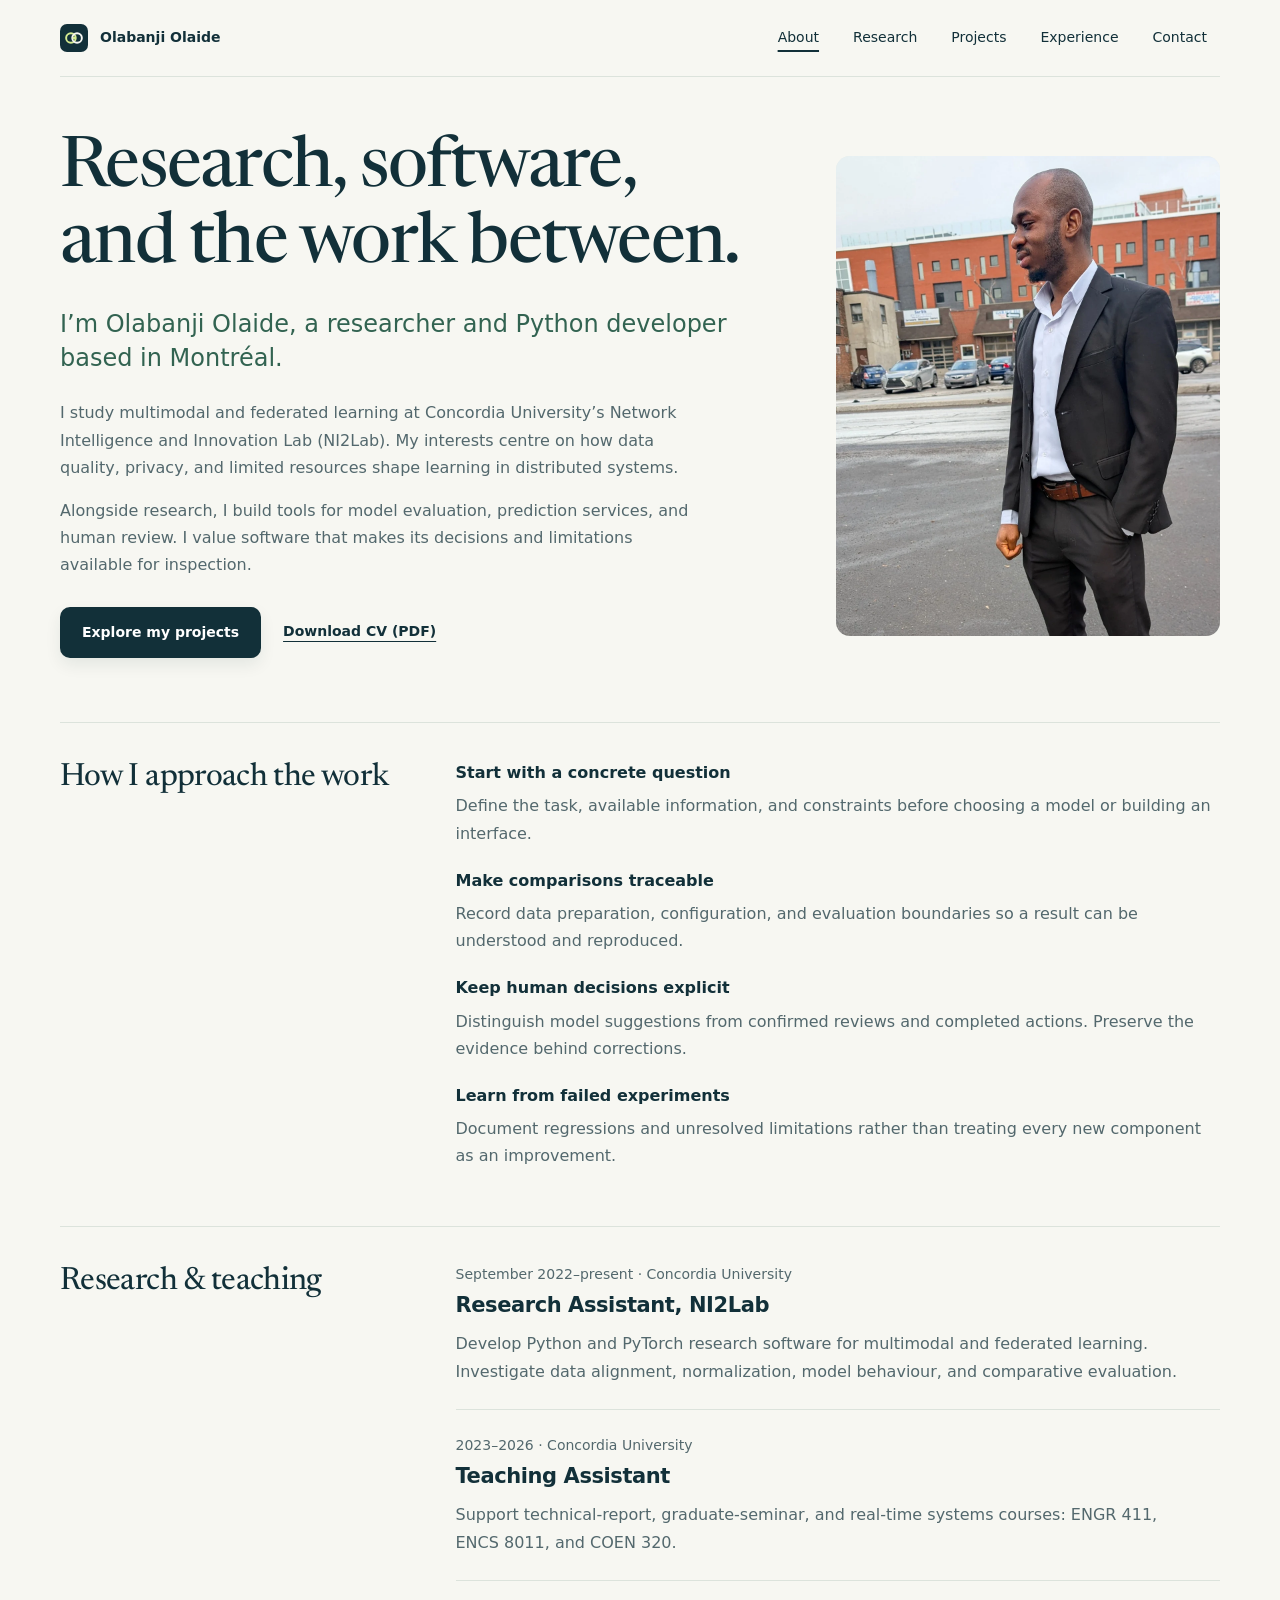
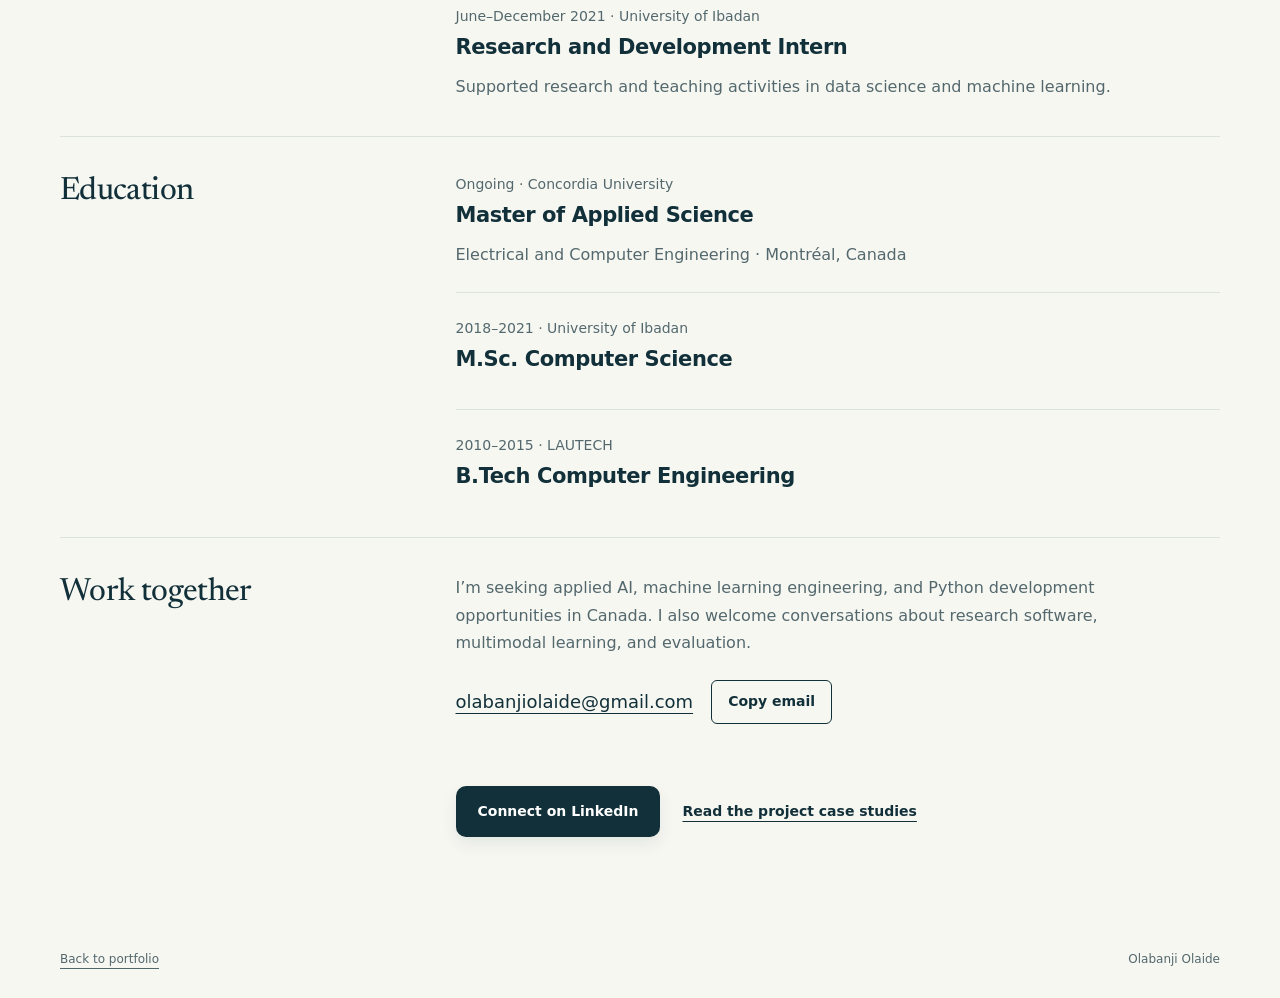
==== commit 59ed2d23: "Unify branding and add recruiter contact, social card, and case-study zoom" ====
--- a/site/about.html
+++ b/site/about.html
@@ -1,6 +1,14 @@
-<!doctype html><html lang="en"><head><meta charset="utf-8"><meta name="viewport" content="width=device-width, initial-scale=1"><title>About | Olabanji Olaide</title><meta name="description" content="Olabanji Olaide's background in computer engineering, computer science, multimodal learning, and Python development at Concordia University."><link rel="canonical" href="https://olabanjiolaide.github.io/olabanjiolaide/about.html"><link rel="stylesheet" href="styles.css?v=20261115-2"><link rel="preload" href="fonts/newsreader.woff" as="font" type="font/woff" crossorigin><link rel="icon" href="favicon.svg" type="image/svg+xml"><meta name="theme-color" content="#123039"><meta property="og:type" content="profile"><meta property="og:title" content="About | Olabanji Olaide"><meta property="og:description" content="Research, teaching, and practical machine learning development."><meta property="og:url" content="https://olabanjiolaide.github.io/olabanjiolaide/about.html"><meta property="og:image" content="https://olabanjiolaide.github.io/olabanjiolaide/images/olabanji-olaide.jpg"></head><body><a class="skip" href="#main">Skip to content</a><header class="wrap"><a class="brand" href="index.html">OO<span>Olabanji Olaide</span></a><nav aria-label="Main navigation"><a href="about.html" aria-current="page">About</a><a href="index.html#research">Research</a><a href="index.html#work">Projects</a><a href="index.html#connect">Contact</a></nav></header><main id="main" tabindex="-1" class="wrap about-page">
+<!doctype html><html lang="en"><head><meta charset="utf-8"><meta name="viewport" content="width=device-width, initial-scale=1"><title>About | Olabanji Olaide</title><meta name="description" content="Olabanji Olaide's background in computer engineering, computer science, multimodal learning, and Python development at Concordia University."><link rel="canonical" href="https://olabanjiolaide.github.io/olabanjiolaide/about.html"><link rel="stylesheet" href="styles.css?v=20261116-cohesion"><link rel="preload" href="fonts/newsreader.woff" as="font" type="font/woff" crossorigin><link rel="icon" href="favicon.svg?v=20261116-green" type="image/svg+xml"><meta name="theme-color" content="#123039"><meta property="og:type" content="profile"><meta property="og:title" content="About | Olabanji Olaide"><meta property="og:description" content="Research, teaching, and practical machine learning development."><meta property="og:url" content="https://olabanjiolaide.github.io/olabanjiolaide/about.html"><meta property="og:image" content="https://olabanjiolaide.github.io/olabanjiolaide/images/portfolio-social.png"><meta property="og:image:width" content="1200"><meta property="og:image:height" content="630"><meta property="og:image:alt" content="Olabanji Olaide — AI research and machine learning engineering. Python, PyTorch, FastAPI."><meta name="twitter:card" content="summary_large_image"><meta name="twitter:image" content="https://olabanjiolaide.github.io/olabanjiolaide/images/portfolio-social.png"></head><body><a class="skip" href="#main">Skip to content</a><header class="wrap"><a href="index.html" class="brand">
+  <svg width="28" height="28" viewBox="0 0 32 32" fill="none" aria-hidden="true">
+    <rect width="32" height="32" rx="8" fill="#123039"/>
+    <circle cx="12.5" cy="16" r="5.5" stroke="#d5eb91" stroke-width="2.2"/>
+    <circle cx="19.5" cy="16" r="5.5" stroke="#f7f7f2" stroke-width="2.2"/>
+    <circle cx="16" cy="16" r="1.8" fill="#d5eb91"/>
+  </svg>
+  <span>Olabanji Olaide</span>
+</a><nav aria-label="Main navigation"><a href="about.html" aria-current="page">About</a><a href="index.html#research">Research</a><a href="index.html#work">Projects</a><a href="index.html#experience">Experience</a><a href="index.html#connect">Contact</a></nav></header><main id="main" tabindex="-1" class="wrap about-page">
 <section class="about-intro" aria-labelledby="about-title"><div><h1 id="about-title">Research, software,<br>and the work between.</h1><p class="case-deck">I’m Olabanji Olaide, a researcher and Python developer based in Montréal.</p><p>I study multimodal and federated learning at Concordia University’s Network Intelligence and Innovation Lab (NI2Lab). My interests centre on how data quality, privacy, and limited resources shape learning in distributed systems.</p><p>Alongside research, I build tools for model evaluation, prediction services, and human review. I value software that makes its decisions and limitations available for inspection.</p><div class="actions"><a class="button" href="index.html#work">Explore my projects</a><a class="text-link" href="documents/Olabanji_Olaide_CV.pdf" download>Download CV (PDF)</a></div></div><figure class="about-portrait"><picture><source srcset="images/olabanji-olaide.webp" type="image/webp"><img src="images/olabanji-olaide.jpg" width="1152" height="2048" alt="Olabanji Olaide wearing a dark suit outdoors" fetchpriority="high" decoding="async"></picture></figure></section>
 <section class="case-section" aria-labelledby="practice-title"><h2 id="practice-title">How I approach the work</h2><div><dl class="case-decisions"><div><dt>Start with a concrete question</dt><dd>Define the task, available information, and constraints before choosing a model or building an interface.</dd></div><div><dt>Make comparisons traceable</dt><dd>Record data preparation, configuration, and evaluation boundaries so a result can be understood and reproduced.</dd></div><div><dt>Keep human decisions explicit</dt><dd>Distinguish model suggestions from confirmed reviews and completed actions. Preserve the evidence behind corrections.</dd></div><div><dt>Learn from failed experiments</dt><dd>Document regressions and unresolved limitations rather than treating every new component as an improvement.</dd></div></dl></div></section>
 <section class="case-section" aria-labelledby="experience-title"><h2 id="experience-title">Research &amp; teaching</h2><div><article class="about-entry"><p class="about-date">September 2022–present · Concordia University</p><h3>Research Assistant, NI2Lab</h3><p>Develop Python and PyTorch research software for multimodal and federated learning. Investigate data alignment, normalization, model behaviour, and comparative evaluation.</p></article><article class="about-entry"><p class="about-date">2023–2026 · Concordia University</p><h3>Teaching Assistant</h3><p>Support technical-report, graduate-seminar, and real-time systems courses: ENGR 411, ENCS 8011, and COEN 320.</p></article><article class="about-entry"><p class="about-date">June–December 2021 · University of Ibadan</p><h3>Research and Development Intern</h3><p>Supported research and teaching activities in data science and machine learning.</p></article></div></section>
 <section class="case-section" aria-labelledby="education-title"><h2 id="education-title">Education</h2><div><article class="about-entry"><p class="about-date">Ongoing · Concordia University</p><h3>Master of Applied Science</h3><p>Electrical and Computer Engineering · Montréal, Canada</p></article><article class="about-entry"><p class="about-date">2018–2021 · University of Ibadan</p><h3>M.Sc. Computer Science</h3></article><article class="about-entry"><p class="about-date">2010–2015 · LAUTECH</p><h3>B.Tech Computer Engineering</h3></article></div></section>
-<section class="case-section" aria-labelledby="connect-title"><h2 id="connect-title">Work together</h2><div><p>I’m seeking applied AI, machine learning engineering, and Python development opportunities in Canada. I also welcome conversations about research software, multimodal learning, and evaluation.</p><div class="actions"><a class="button" href="https://www.linkedin.com/in/olabanji-olaide-239104b0/">Connect on LinkedIn</a><a class="text-link" href="index.html#work">Read the project case studies</a></div></div></section></main><footer class="wrap"><a href="index.html">Back to portfolio</a><span>Olabanji Olaide</span></footer></body></html>+<section class="case-section" aria-labelledby="connect-title"><h2 id="connect-title">Work together</h2><div><p>I’m seeking applied AI, machine learning engineering, and Python development opportunities in Canada. I also welcome conversations about research software, multimodal learning, and evaluation.</p><div class="email-contact"><a href="mailto:olabanjiolaide@gmail.com">olabanjiolaide@gmail.com</a><button type="button" class="copy-email" hidden>Copy email</button><span class="copy-status" role="status" aria-live="polite"></span></div><div class="actions"><a class="button" href="https://www.linkedin.com/in/olabanji-olaide-239104b0/">Connect on LinkedIn</a><a class="text-link" href="index.html#work">Read the project case studies</a></div></div></section></main><footer class="wrap"><a href="index.html">Back to portfolio</a><span>Olabanji Olaide</span></footer><script src="enhancements.js?v=20261116-1" defer></script></body></html>
--- a/site/styles.css
+++ b/site/styles.css
@@ -141,3 +141,39 @@
 @media(max-width:850px){.about-intro{grid-template-columns:1fr;gap:32px}.about-portrait{max-width:440px}.about-portrait img{height:400px}.about-intro h1{font-size:56px}}
 @media(max-width:480px){.about-page{padding-top:36px}.about-intro{padding-bottom:40px}.about-intro h1{font-size:44px}.about-portrait img{height:360px}.about-intro .case-deck{font-size:22px}}
 @media print{.about-page{padding:0}.about-intro{display:block;padding-bottom:20pt}.about-portrait{display:none}.about-intro h1{font-size:32pt}.about-entry{break-inside:avoid}}
+
+/* Selected approved capture: preserve the original print-view proportions. */
+.edge-project-preview{display:block;background:white;border:1px solid var(--line);border-radius:14px;overflow:hidden;padding:20px}.edge-project-preview img{display:block;width:100%;height:380px;object-fit:contain}.edge-case-visual{margin:0 0 44px;border:1px solid var(--line);border-radius:12px;overflow:hidden;background:white}.edge-case-visual img{display:block;width:100%;max-width:680px;height:auto;margin:auto}.edge-case-visual figcaption{border-top:1px solid var(--line);padding:18px 22px;font-size:14px;line-height:1.7;color:var(--muted)}.edge-case-visual a{display:inline-flex;align-items:center;min-height:44px;font-weight:600}
+@media(max-width:480px){.edge-project-preview{padding:10px}.edge-project-preview img{height:320px}.edge-case-visual figcaption{padding:14px 16px}}
+
+/* Comparable project summaries, with detail kept in the case studies. */
+.project-summary{padding:0;margin:0 0 18px}.project-summary>div{display:block;padding:0 0 16px;margin:0 0 16px;border-bottom:1px solid var(--line)}.project-summary>div:last-child{border:0;margin-bottom:0;padding-bottom:0}.project-summary dt{font-size:14px;font-weight:650;margin-bottom:6px}.project-summary dd{font-size:16px;line-height:1.7;color:var(--muted);margin:0}.edge-project-preview{grid-column:1/-1;padding:0}.edge-project-preview img{height:auto;max-height:440px;object-fit:cover;object-position:top}.edge-capture-window{max-width:850px;margin:auto;aspect-ratio:850/440;overflow:hidden}.edge-capture-window img{max-width:none;width:100%;height:auto}.edge-project .project-lead{max-width:40ch}
+@media(max-width:480px){.project-summary dd{font-size:15px}.edge-project-preview img{height:auto;max-height:240px}.edge-capture-window{aspect-ratio:850/460}}
+@media print{.edge-capture-window{aspect-ratio:auto;overflow:visible}.edge-project-preview img{max-height:none}}
+
+/* Full-width previews must leave normal document flow when scrolling. */
+.project-showcase .project-preview{position:relative;top:auto}
+
+/* Real saved-replay dashboard capture, without print margins or artificial crop. */
+.edge-project-preview{padding:24px;background:#e9eee5}.edge-project-preview img{height:auto;max-height:none;width:100%;object-fit:contain;border-radius:8px}.edge-capture-window{max-width:none;aspect-ratio:auto;overflow:visible}.edge-capture-window img{width:100%;max-width:none;height:auto}
+@media(max-width:480px){.edge-project-preview{padding:12px}.edge-project-preview img{height:auto;max-height:none}}
+
+/* Actual historical results viewer, with implementation kept in the private repository. */
+.tri-project-preview{grid-column:1/-1;display:block;padding:24px;border:1px solid var(--line);border-radius:14px;background:#e9eee5;overflow:hidden}.tri-project-preview img{display:block;width:100%;height:auto;border-radius:8px}.tri-case-visual{margin:0 0 44px;border:1px solid var(--line);border-radius:12px;overflow:hidden;background:#0c1422}.tri-case-visual img{display:block;width:100%;height:auto}.tri-case-visual figcaption{background:var(--paper);color:var(--muted);padding:18px 22px;font-size:14px;line-height:1.7}.tri-case-visual a{display:inline-flex;align-items:center;min-height:44px;font-weight:600}
+@media(max-width:480px){.tri-project-preview{padding:12px}.tri-case-visual figcaption{padding:14px 16px}}
+
+/* Consistent case-study captures and cross-project reading paths. */
+.case-visual img{aspect-ratio:auto;object-fit:contain}
+.related-projects{display:block;border-top:1px solid var(--line);padding:32px 0 8px;margin-top:20px}.related-projects h2{font:450 30px/1.2 Newsreader,Georgia,serif;margin:0 0 18px}.related-projects>div{display:grid;grid-template-columns:1fr 1fr;gap:16px}.related-projects a{display:flex;align-items:center;justify-content:space-between;gap:16px;min-height:56px;border:1px solid var(--line);border-radius:8px;padding:14px 18px;font-size:16px;text-decoration:none}.related-projects a:hover{border-color:var(--green)}
+@media(max-width:600px){.related-projects>div{grid-template-columns:1fr}.case-visual img{aspect-ratio:auto}}
+@media print{.related-projects{display:none}}
+
+/* Shared identity, contact feedback, and accessible screenshot inspection. */
+.brand>svg{flex:none;display:block}
+.availability{font-size:14px;line-height:1.6;color:var(--green);border-left:3px solid var(--green);padding-left:14px;margin-bottom:22px;max-width:56ch}
+.availability span{display:block;color:var(--muted)}
+.email-contact{display:flex;align-items:center;gap:12px 18px;flex-wrap:wrap;margin:24px 0}.email-contact>a{font-size:18px;overflow-wrap:anywhere}.copy-email,.snapshot-close{font:600 14px/1.4 system-ui,sans-serif;min-height:44px;padding:10px 16px;border:1px solid currentColor;border-radius:6px;background:transparent;color:inherit;cursor:pointer}.copy-email[hidden]{display:none}.copy-status{font-size:14px;flex-basis:100%;min-height:1.4em}.connect .copy-email:focus-visible{outline-color:var(--accent)}
+.project-pipeline{margin:12px 0 36px;padding:24px 0;border-top:1px solid var(--line)}.project-pipeline figcaption{font-weight:650;font-size:14px;margin-bottom:20px}.project-pipeline ol{list-style:none;margin:0;padding:0;display:grid;grid-template-columns:repeat(3,1fr);gap:36px}.project-pipeline li{position:relative;padding-right:18px;min-width:0}.pipeline-index{display:block;font-size:13px;color:var(--green);margin-bottom:8px}.project-pipeline strong{font-size:18px;display:block}.project-pipeline p{font-size:14px;color:var(--muted);margin:8px 0 0}.project-pipeline svg{position:absolute;right:-22px;top:35px;width:24px;height:24px;color:var(--green)}.run-local{padding:28px;margin:16px 0 36px;border:1px solid var(--line);border-radius:10px;background:#edf1e9}.run-local h2{font:450 30px/1.2 Newsreader,Georgia,serif}.run-local p{color:var(--muted)}
+.snapshot-zoom{display:block;cursor:zoom-in}.snapshot-zoom:focus-visible{outline-offset:-5px}.snapshot-dialog{box-sizing:border-box;width:min(1500px,96vw);max-width:96vw;max-height:92dvh;border:1px solid var(--line);border-radius:12px;padding:20px;background:var(--paper);color:var(--ink)}.snapshot-dialog::backdrop{background:#123039cc}.snapshot-toolbar{display:flex;justify-content:space-between;align-items:center;gap:16px}.snapshot-toolbar h2{font-size:20px;margin:0}.snapshot-dialog>p{font-size:14px;color:var(--muted);margin:12px 0}.snapshot-scroll{overflow:auto;max-height:65dvh;border:1px solid var(--line);background:white}.snapshot-scroll img{display:block;width:auto;max-width:none;height:auto}.snapshot-scroll:focus-visible{outline:2px solid var(--green);outline-offset:3px}.snapshot-original{display:inline-flex;align-items:center;min-height:44px;font-size:14px;font-weight:600;margin-top:8px}
+@media(max-width:600px){.project-pipeline ol{grid-template-columns:1fr;gap:32px}.project-pipeline li{padding-right:0;padding-bottom:8px}.project-pipeline svg{top:auto;right:auto;left:0;bottom:-25px;transform:rotate(90deg)}.snapshot-dialog{padding:12px}.snapshot-toolbar h2{font-size:18px}.email-contact>a{font-size:16px}.availability{font-size:13px}.run-local{padding:20px}}
+@media print{.copy-email,.copy-status,.snapshot-dialog{display:none!important}.availability{border:0;padding:0}.project-pipeline{break-inside:avoid}}
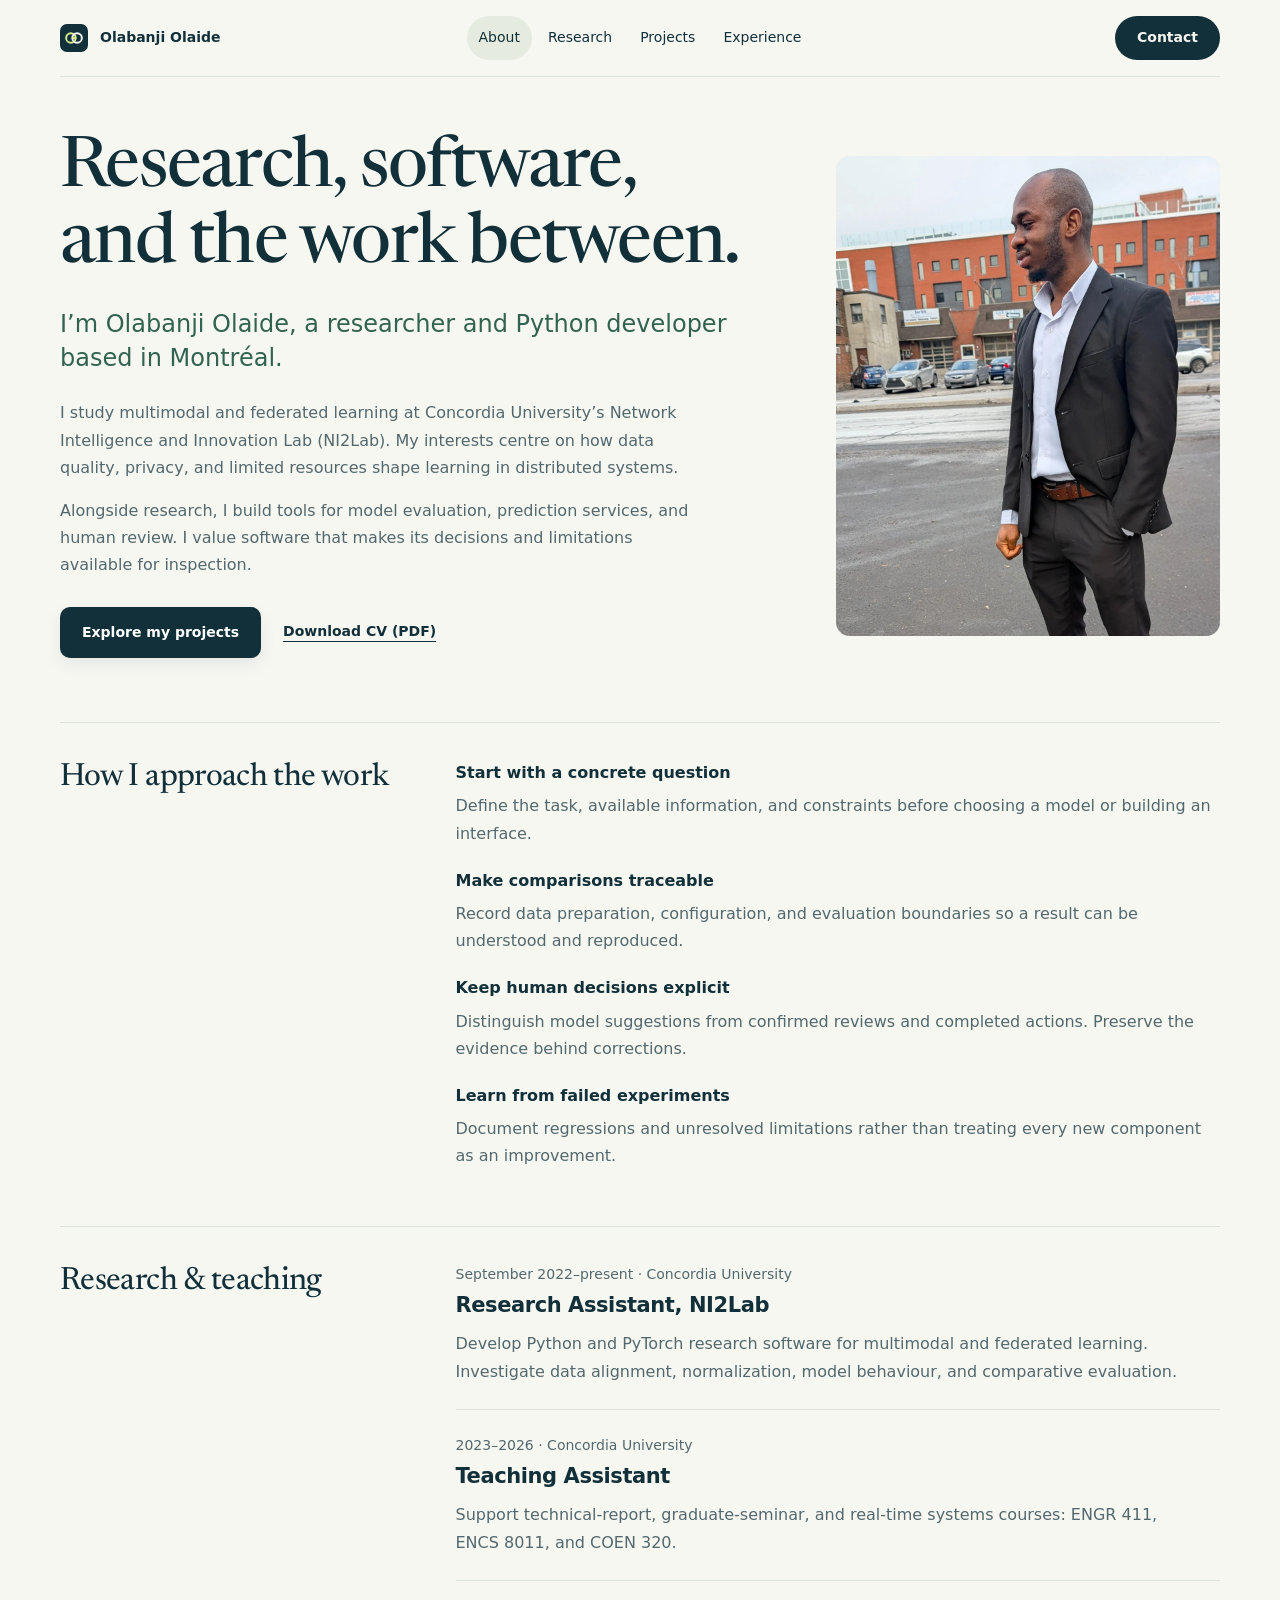
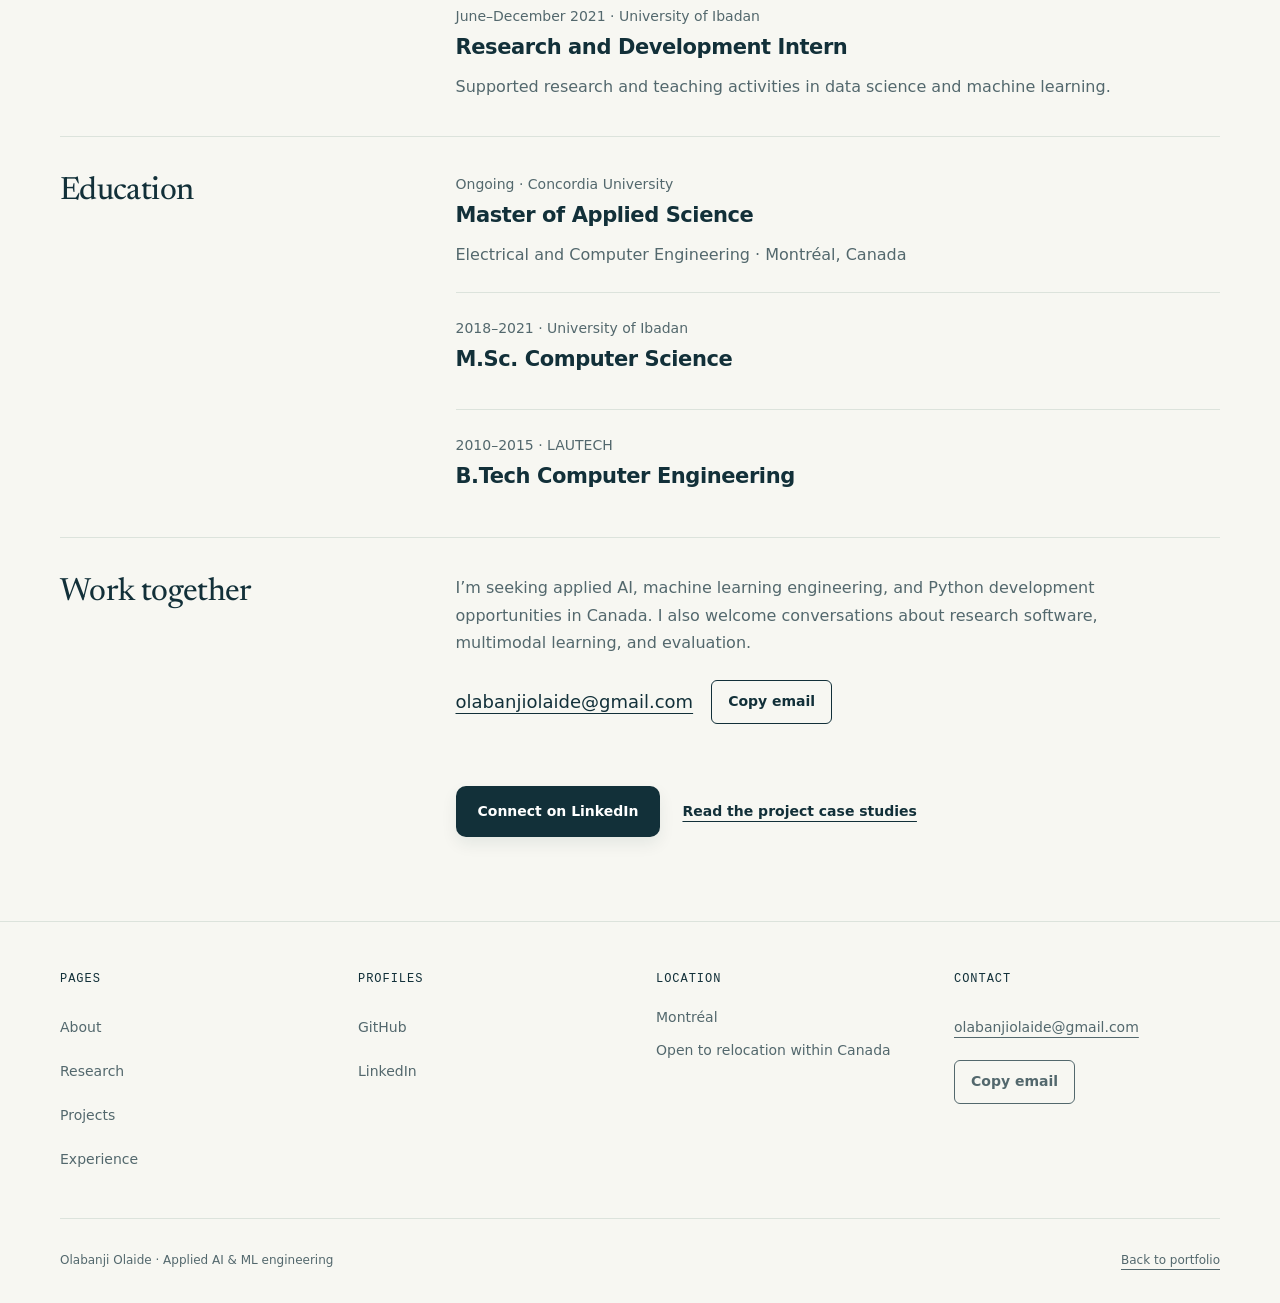
==== commit d08bffc7: "Refine portfolio header, numbered research rows, project metadata, and footer" ====
--- a/site/about.html
+++ b/site/about.html
@@ -1,4 +1,4 @@
-<!doctype html><html lang="en"><head><meta charset="utf-8"><meta name="viewport" content="width=device-width, initial-scale=1"><title>About | Olabanji Olaide</title><meta name="description" content="Olabanji Olaide's background in computer engineering, computer science, multimodal learning, and Python development at Concordia University."><link rel="canonical" href="https://olabanjiolaide.github.io/olabanjiolaide/about.html"><link rel="stylesheet" href="styles.css?v=20261116-cohesion"><link rel="preload" href="fonts/newsreader.woff" as="font" type="font/woff" crossorigin><link rel="icon" href="favicon.svg?v=20261116-green" type="image/svg+xml"><meta name="theme-color" content="#123039"><meta property="og:type" content="profile"><meta property="og:title" content="About | Olabanji Olaide"><meta property="og:description" content="Research, teaching, and practical machine learning development."><meta property="og:url" content="https://olabanjiolaide.github.io/olabanjiolaide/about.html"><meta property="og:image" content="https://olabanjiolaide.github.io/olabanjiolaide/images/portfolio-social.png"><meta property="og:image:width" content="1200"><meta property="og:image:height" content="630"><meta property="og:image:alt" content="Olabanji Olaide — AI research and machine learning engineering. Python, PyTorch, FastAPI."><meta name="twitter:card" content="summary_large_image"><meta name="twitter:image" content="https://olabanjiolaide.github.io/olabanjiolaide/images/portfolio-social.png"></head><body><a class="skip" href="#main">Skip to content</a><header class="wrap"><a href="index.html" class="brand">
+<!doctype html><html lang="en"><head><meta charset="utf-8"><meta name="viewport" content="width=device-width, initial-scale=1"><title>About | Olabanji Olaide</title><meta name="description" content="Olabanji Olaide's background in computer engineering, computer science, multimodal learning, and Python development at Concordia University."><link rel="canonical" href="https://olabanjiolaide.github.io/olabanjiolaide/about.html"><link rel="stylesheet" href="styles.css?v=20261116-editorial"><link rel="preload" href="fonts/newsreader.woff" as="font" type="font/woff" crossorigin><link rel="icon" href="favicon.svg?v=20261116-green" type="image/svg+xml"><meta name="theme-color" content="#123039"><meta property="og:type" content="profile"><meta property="og:title" content="About | Olabanji Olaide"><meta property="og:description" content="Research, teaching, and practical machine learning development."><meta property="og:url" content="https://olabanjiolaide.github.io/olabanjiolaide/about.html"><meta property="og:image" content="https://olabanjiolaide.github.io/olabanjiolaide/images/portfolio-social.png"><meta property="og:image:width" content="1200"><meta property="og:image:height" content="630"><meta property="og:image:alt" content="Olabanji Olaide — AI research and machine learning engineering. Python, PyTorch, FastAPI."><meta name="twitter:card" content="summary_large_image"><meta name="twitter:image" content="https://olabanjiolaide.github.io/olabanjiolaide/images/portfolio-social.png"></head><body><a class="skip" href="#main">Skip to content</a><header class="wrap portfolio-header"><a href="index.html" class="brand">
   <svg width="28" height="28" viewBox="0 0 32 32" fill="none" aria-hidden="true">
     <rect width="32" height="32" rx="8" fill="#123039"/>
     <circle cx="12.5" cy="16" r="5.5" stroke="#d5eb91" stroke-width="2.2"/>
@@ -6,9 +6,9 @@
     <circle cx="16" cy="16" r="1.8" fill="#d5eb91"/>
   </svg>
   <span>Olabanji Olaide</span>
-</a><nav aria-label="Main navigation"><a href="about.html" aria-current="page">About</a><a href="index.html#research">Research</a><a href="index.html#work">Projects</a><a href="index.html#experience">Experience</a><a href="index.html#connect">Contact</a></nav></header><main id="main" tabindex="-1" class="wrap about-page">
+</a><nav aria-label="Main navigation"><a href="about.html" aria-current="page">About</a><a href="index.html#research">Research</a><a href="index.html#work">Projects</a><a href="index.html#experience">Experience</a></nav><a class="header-contact" href="index.html#connect">Contact</a></header><main id="main" tabindex="-1" class="wrap about-page">
 <section class="about-intro" aria-labelledby="about-title"><div><h1 id="about-title">Research, software,<br>and the work between.</h1><p class="case-deck">I’m Olabanji Olaide, a researcher and Python developer based in Montréal.</p><p>I study multimodal and federated learning at Concordia University’s Network Intelligence and Innovation Lab (NI2Lab). My interests centre on how data quality, privacy, and limited resources shape learning in distributed systems.</p><p>Alongside research, I build tools for model evaluation, prediction services, and human review. I value software that makes its decisions and limitations available for inspection.</p><div class="actions"><a class="button" href="index.html#work">Explore my projects</a><a class="text-link" href="documents/Olabanji_Olaide_CV.pdf" download>Download CV (PDF)</a></div></div><figure class="about-portrait"><picture><source srcset="images/olabanji-olaide.webp" type="image/webp"><img src="images/olabanji-olaide.jpg" width="1152" height="2048" alt="Olabanji Olaide wearing a dark suit outdoors" fetchpriority="high" decoding="async"></picture></figure></section>
 <section class="case-section" aria-labelledby="practice-title"><h2 id="practice-title">How I approach the work</h2><div><dl class="case-decisions"><div><dt>Start with a concrete question</dt><dd>Define the task, available information, and constraints before choosing a model or building an interface.</dd></div><div><dt>Make comparisons traceable</dt><dd>Record data preparation, configuration, and evaluation boundaries so a result can be understood and reproduced.</dd></div><div><dt>Keep human decisions explicit</dt><dd>Distinguish model suggestions from confirmed reviews and completed actions. Preserve the evidence behind corrections.</dd></div><div><dt>Learn from failed experiments</dt><dd>Document regressions and unresolved limitations rather than treating every new component as an improvement.</dd></div></dl></div></section>
 <section class="case-section" aria-labelledby="experience-title"><h2 id="experience-title">Research &amp; teaching</h2><div><article class="about-entry"><p class="about-date">September 2022–present · Concordia University</p><h3>Research Assistant, NI2Lab</h3><p>Develop Python and PyTorch research software for multimodal and federated learning. Investigate data alignment, normalization, model behaviour, and comparative evaluation.</p></article><article class="about-entry"><p class="about-date">2023–2026 · Concordia University</p><h3>Teaching Assistant</h3><p>Support technical-report, graduate-seminar, and real-time systems courses: ENGR 411, ENCS 8011, and COEN 320.</p></article><article class="about-entry"><p class="about-date">June–December 2021 · University of Ibadan</p><h3>Research and Development Intern</h3><p>Supported research and teaching activities in data science and machine learning.</p></article></div></section>
 <section class="case-section" aria-labelledby="education-title"><h2 id="education-title">Education</h2><div><article class="about-entry"><p class="about-date">Ongoing · Concordia University</p><h3>Master of Applied Science</h3><p>Electrical and Computer Engineering · Montréal, Canada</p></article><article class="about-entry"><p class="about-date">2018–2021 · University of Ibadan</p><h3>M.Sc. Computer Science</h3></article><article class="about-entry"><p class="about-date">2010–2015 · LAUTECH</p><h3>B.Tech Computer Engineering</h3></article></div></section>
-<section class="case-section" aria-labelledby="connect-title"><h2 id="connect-title">Work together</h2><div><p>I’m seeking applied AI, machine learning engineering, and Python development opportunities in Canada. I also welcome conversations about research software, multimodal learning, and evaluation.</p><div class="email-contact"><a href="mailto:olabanjiolaide@gmail.com">olabanjiolaide@gmail.com</a><button type="button" class="copy-email" hidden>Copy email</button><span class="copy-status" role="status" aria-live="polite"></span></div><div class="actions"><a class="button" href="https://www.linkedin.com/in/olabanji-olaide-239104b0/">Connect on LinkedIn</a><a class="text-link" href="index.html#work">Read the project case studies</a></div></div></section></main><footer class="wrap"><a href="index.html">Back to portfolio</a><span>Olabanji Olaide</span></footer><script src="enhancements.js?v=20261116-1" defer></script></body></html>+<section class="case-section" aria-labelledby="connect-title"><h2 id="connect-title">Work together</h2><div><p>I’m seeking applied AI, machine learning engineering, and Python development opportunities in Canada. I also welcome conversations about research software, multimodal learning, and evaluation.</p><div class="email-contact"><a href="mailto:olabanjiolaide@gmail.com">olabanjiolaide@gmail.com</a><button type="button" class="copy-email" hidden>Copy email</button><span class="copy-status" role="status" aria-live="polite"></span></div><div class="actions"><a class="button" href="https://www.linkedin.com/in/olabanji-olaide-239104b0/">Connect on LinkedIn</a><a class="text-link" href="index.html#work">Read the project case studies</a></div></div></section></main><footer class="site-footer"><div class="wrap footer-grid"><div><h2>Pages</h2><a href="about.html">About</a><a href="index.html#research">Research</a><a href="index.html#work">Projects</a><a href="index.html#experience">Experience</a></div><div><h2>Profiles</h2><a href="https://github.com/olabanjiolaide">GitHub</a><a href="https://www.linkedin.com/in/olabanji-olaide-239104b0/">LinkedIn</a></div><div><h2>Location</h2><p>Montréal</p><p>Open to relocation within Canada</p></div><div><h2>Contact</h2><div class="email-contact"><a href="mailto:olabanjiolaide@gmail.com">olabanjiolaide@gmail.com</a><button type="button" class="copy-email" hidden>Copy email</button><span class="copy-status" role="status" aria-live="polite"></span></div></div></div><div class="wrap footer-bottom"><span>Olabanji Olaide · Applied AI &amp; ML engineering</span><a href="index.html#work">Back to portfolio</a></div></footer><script src="enhancements.js?v=20261116-1" defer></script></body></html>
--- a/site/styles.css
+++ b/site/styles.css
@@ -177,3 +177,20 @@
 .snapshot-zoom{display:block;cursor:zoom-in}.snapshot-zoom:focus-visible{outline-offset:-5px}.snapshot-dialog{box-sizing:border-box;width:min(1500px,96vw);max-width:96vw;max-height:92dvh;border:1px solid var(--line);border-radius:12px;padding:20px;background:var(--paper);color:var(--ink)}.snapshot-dialog::backdrop{background:#123039cc}.snapshot-toolbar{display:flex;justify-content:space-between;align-items:center;gap:16px}.snapshot-toolbar h2{font-size:20px;margin:0}.snapshot-dialog>p{font-size:14px;color:var(--muted);margin:12px 0}.snapshot-scroll{overflow:auto;max-height:65dvh;border:1px solid var(--line);background:white}.snapshot-scroll img{display:block;width:auto;max-width:none;height:auto}.snapshot-scroll:focus-visible{outline:2px solid var(--green);outline-offset:3px}.snapshot-original{display:inline-flex;align-items:center;min-height:44px;font-size:14px;font-weight:600;margin-top:8px}
 @media(max-width:600px){.project-pipeline ol{grid-template-columns:1fr;gap:32px}.project-pipeline li{padding-right:0;padding-bottom:8px}.project-pipeline svg{top:auto;right:auto;left:0;bottom:-25px;transform:rotate(90deg)}.snapshot-dialog{padding:12px}.snapshot-toolbar h2{font-size:18px}.email-contact>a{font-size:16px}.availability{font-size:13px}.run-local{padding:20px}}
 @media print{.copy-email,.copy-status,.snapshot-dialog{display:none!important}.availability{border:0;padding:0}.project-pipeline{break-inside:avoid}}
+
+/* Editorial hierarchy: shared header, numbered research, project metadata, footer. */
+.portfolio-header{display:grid;grid-template-columns:minmax(0,1fr) auto minmax(0,1fr);gap:24px;align-items:center}.portfolio-header .brand{justify-self:start;min-width:0}.portfolio-header nav{width:auto;justify-content:center;gap:4px;flex-wrap:nowrap}.portfolio-header nav a{display:inline-flex;align-items:center;justify-content:center;min-height:44px;padding:8px 12px;font-size:14px;border-radius:999px;white-space:nowrap}.portfolio-header nav a[aria-current]{background:#e5ecdf;color:var(--ink);text-decoration:none}.portfolio-header .header-contact{justify-self:end;display:inline-flex;align-items:center;justify-content:center;min-height:44px;padding:10px 22px;background:var(--ink);color:var(--paper);border-radius:999px;text-decoration:none;font-size:14px;font-weight:650}.portfolio-header .header-contact:hover{background:var(--green)}
+.section-kicker{font:500 12px/1.6 ui-monospace,SFMono-Regular,Consolas,monospace;letter-spacing:.08em;color:var(--green);margin:0 0 20px}.connect .section-kicker{color:var(--accent)}main>.section-band,main>.work,main>.connect{border-top:1px solid var(--line)}
+.research .wrap{grid-template-columns:1fr;gap:40px}.research .section-heading{max-width:780px}.research-grid{display:block}.research-grid .research-row,.research-grid .research-row:first-child{display:grid;grid-template-columns:52px minmax(160px,.65fr) minmax(0,1.35fr);gap:28px;align-items:start;padding:32px 0;border-top:1px solid #c7d4c1}.research-number{font:500 13px/1.7 ui-monospace,SFMono-Regular,Consolas,monospace;color:var(--green)}.research-row h3{margin:0;font-size:24px}.research-row>div{min-width:0}.research-row p{max-width:72ch}.research-row p:last-child{margin-bottom:0}
+.project-meta{display:flex;justify-content:space-between;align-items:center;gap:12px 24px;grid-column:1/-1;padding:16px 24px;border-bottom:1px solid var(--line);font:500 11px/1.6 ui-monospace,SFMono-Regular,Consolas,monospace;letter-spacing:.04em;color:var(--muted)}.project-category{border:1px solid #b6c7b5;border-radius:4px;padding:5px 8px;color:var(--ink)}.project-secondary>.project-meta{padding:0 0 20px}.project-meta>span{min-width:0}
+.site-footer{display:block;width:100%;border-top:1px solid var(--line);padding:0;background:var(--paper);font-size:14px}.footer-grid{display:grid;grid-template-columns:repeat(4,minmax(0,1fr));gap:32px;padding-top:48px;padding-bottom:36px}.footer-grid>div{min-width:0}.footer-grid h2{font:500 12px/1.6 ui-monospace,SFMono-Regular,Consolas,monospace;letter-spacing:.08em;text-transform:uppercase;color:var(--ink);margin:0 0 16px}.footer-grid>div>a{display:flex;align-items:center;min-height:44px;width:fit-content;text-decoration:none}.footer-grid>div>a:hover{text-decoration:underline}.footer-grid p{margin:0 0 10px;max-width:28ch}.footer-grid .email-contact{margin:0;display:flex;align-items:flex-start;flex-direction:column;gap:10px}.footer-grid .email-contact>a{font-size:14px;min-height:44px;display:inline-flex;align-items:center;max-width:100%}.footer-grid .copy-status{flex-basis:auto;font-size:12px}.footer-bottom{display:flex;justify-content:space-between;gap:16px;align-items:center;border-top:1px solid var(--line);padding:20px 0;font-size:12px}.footer-bottom a{display:inline-flex;align-items:center;min-height:44px}
+@media(min-width:601px) and (max-width:980px){html{scroll-padding-top:170px}section,.case-section{scroll-margin-top:170px}.portfolio-header{grid-template-columns:1fr auto;gap:8px 20px}.portfolio-header nav{grid-column:1/-1;grid-row:2;justify-self:center}.portfolio-header .header-contact{grid-column:2;grid-row:1}}
+@media(max-width:1000px){.footer-grid{grid-template-columns:repeat(2,minmax(0,1fr))}}
+@media(max-width:700px){.research-grid .research-row,.research-grid .research-row:first-child{grid-template-columns:36px minmax(0,1fr);gap:12px 16px;padding:26px 0}.research-row>div{grid-column:2}.research-row h3{font-size:23px}.research .wrap{gap:16px}.project-meta{padding:14px 16px;flex-wrap:wrap}.project-secondary>.project-meta{padding-bottom:16px}}
+@media(max-width:600px){.portfolio-header{position:relative;grid-template-columns:minmax(0,1fr) auto;gap:8px 12px}.portfolio-header nav{grid-column:1/-1;grid-row:2;display:grid;grid-template-columns:repeat(2,minmax(0,1fr));width:100%;gap:4px}.portfolio-header .header-contact{grid-column:2;grid-row:1;padding:10px 16px}.portfolio-header .brand{gap:8px}.portfolio-header .brand span{font-size:12px}.portfolio-header nav a{padding:6px 8px;font-size:14px}.footer-grid{grid-template-columns:1fr;gap:28px;padding-top:32px;padding-bottom:28px}.footer-bottom{align-items:flex-start;flex-direction:column;gap:4px}.section-kicker{font-size:11px;letter-spacing:.06em}}
+@media print{.site-footer{display:none!important}.research-grid .research-row{display:block}.research-number{display:none}.project-meta{padding:8pt 0}.section-kicker{font-size:9pt}}
+
+/* Anchor offsets follow the shared header height without double spacing. */
+html{scroll-padding-top:96px}main>section,.case-section{scroll-margin-top:0}
+@media(min-width:601px) and (max-width:980px){html{scroll-padding-top:170px}main>section,.case-section{scroll-margin-top:0}}
+@media(max-width:600px){html{scroll-padding-top:24px}main>section,.case-section{scroll-margin-top:0}}
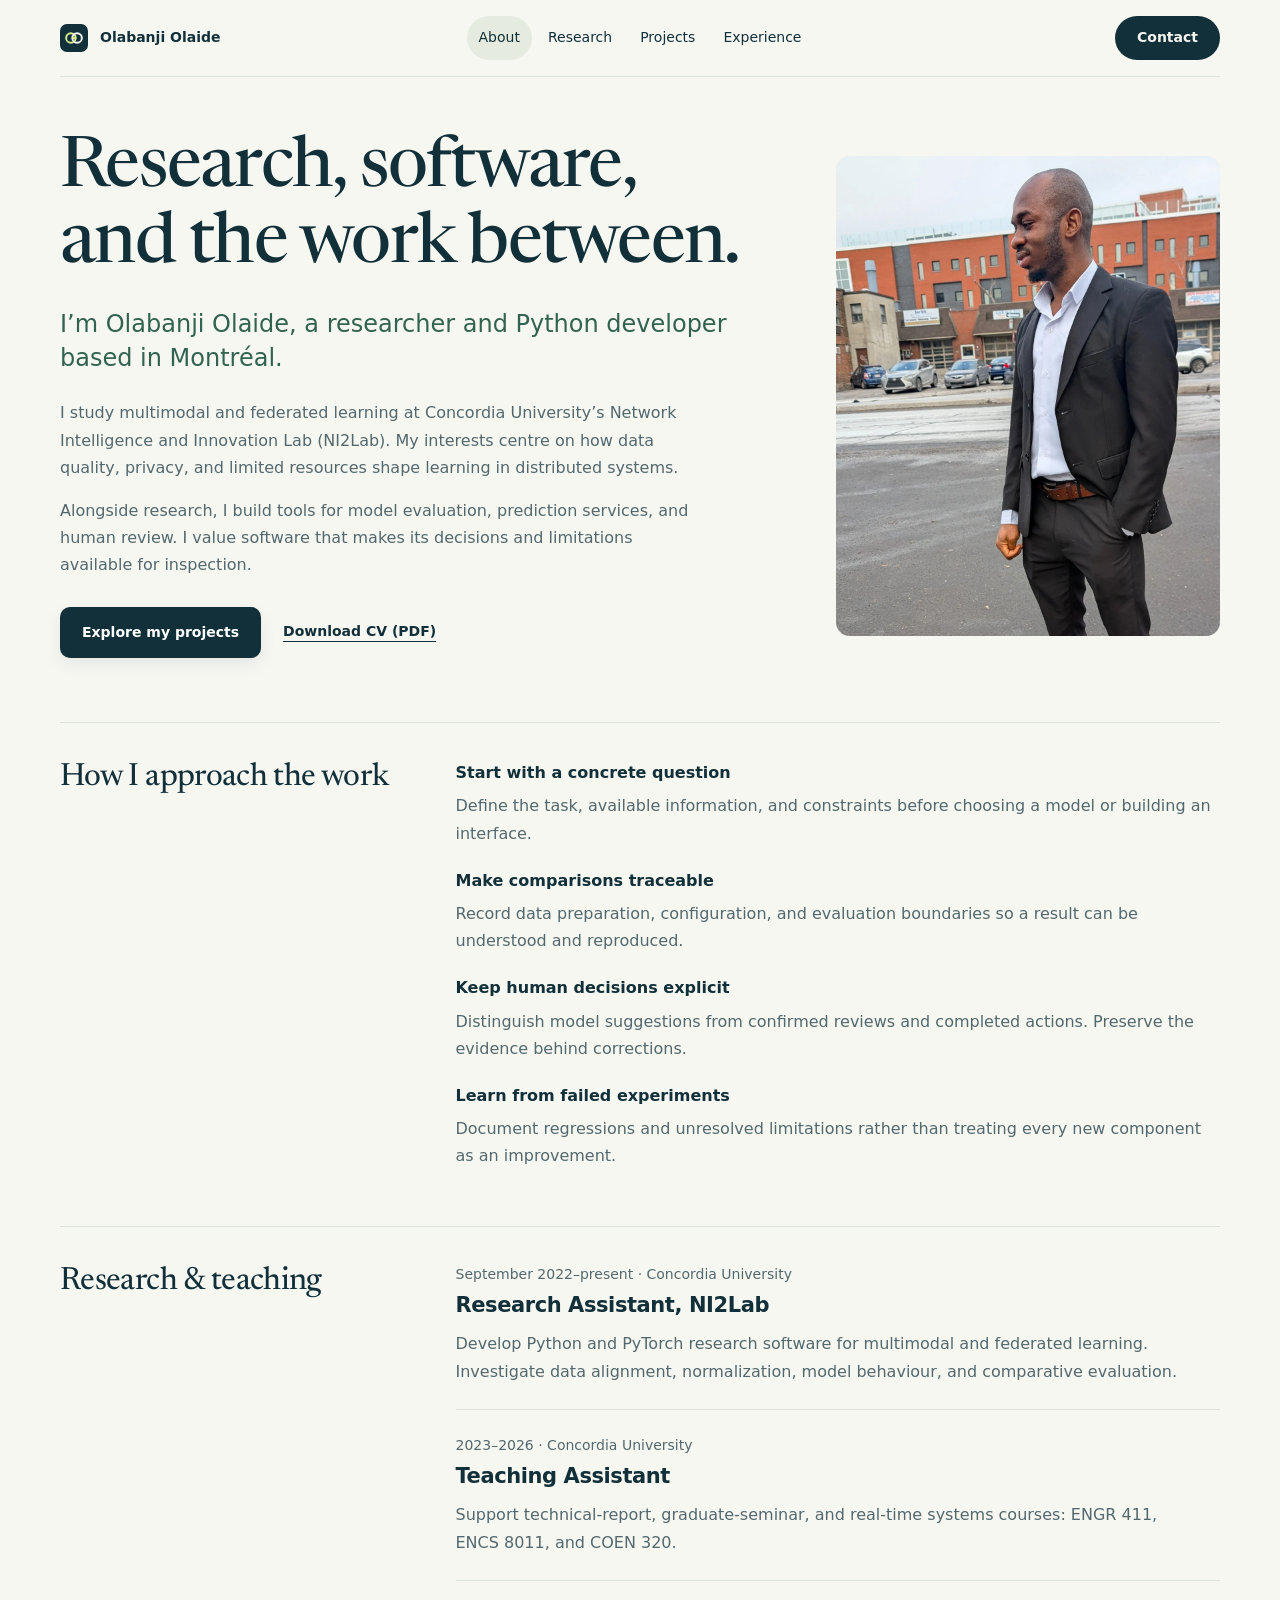
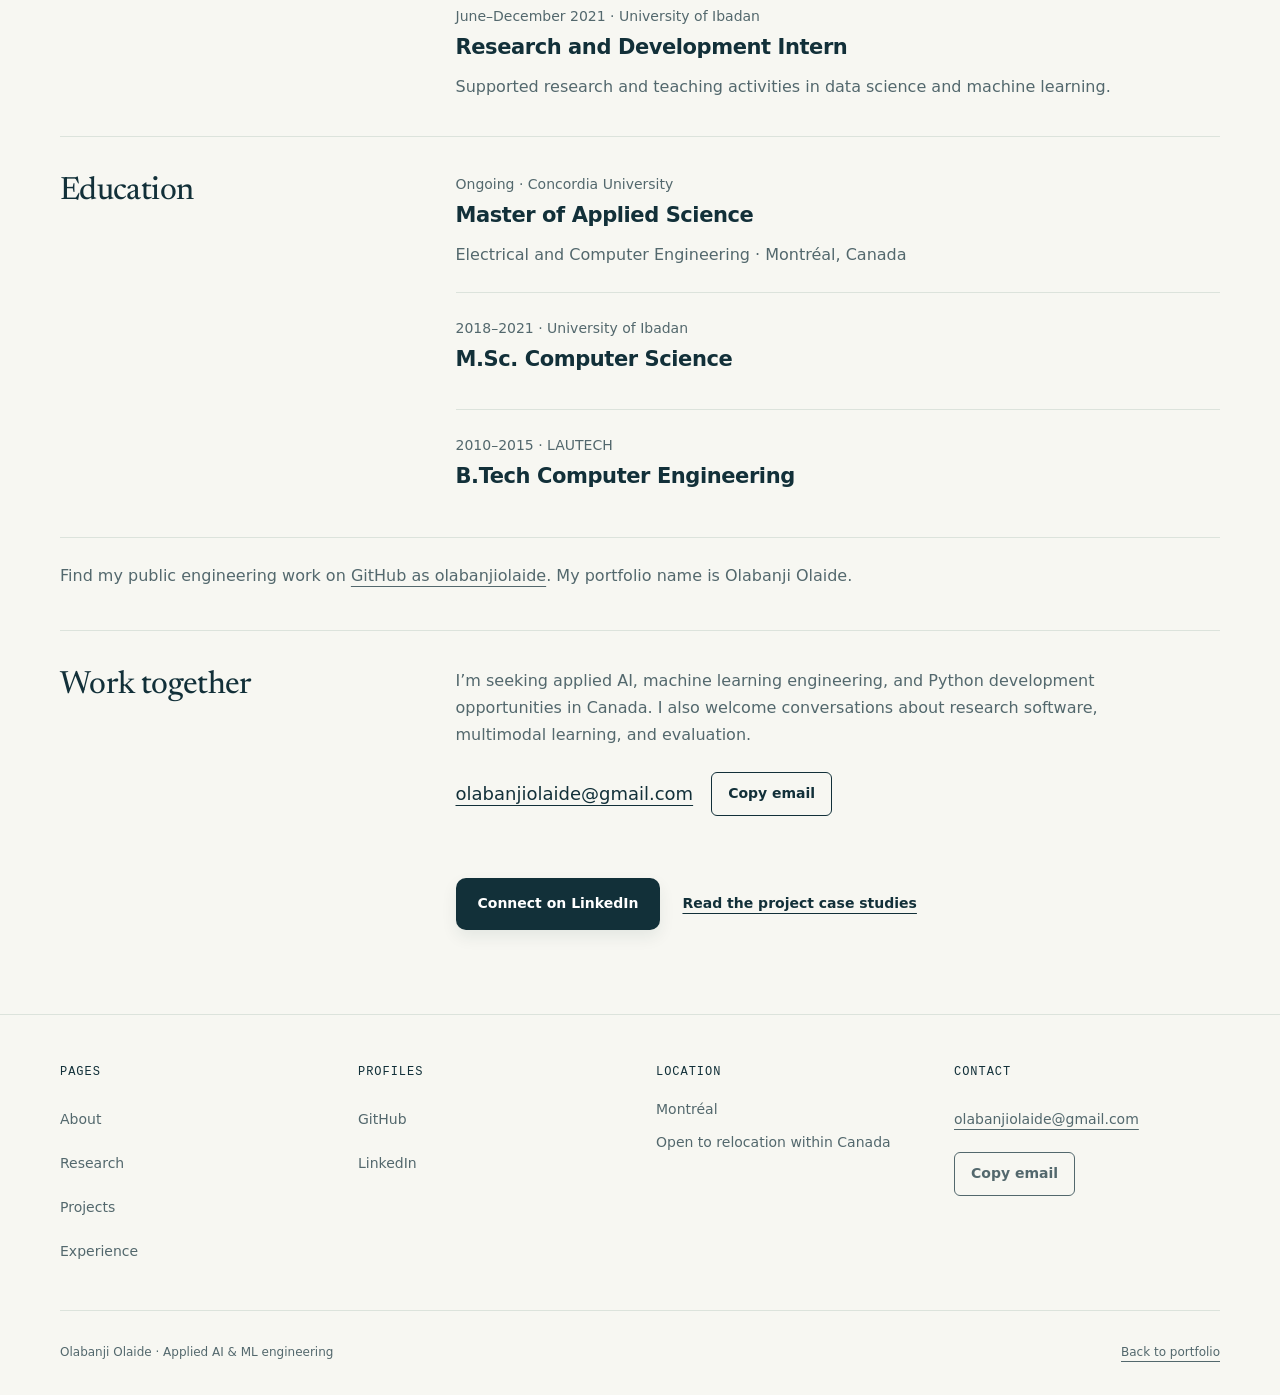
==== commit 10adba60: "Add wearable project, interactive support walkthrough, and profile discovery metadata" ====
--- a/site/about.html
+++ b/site/about.html
@@ -1,4 +1,4 @@
-<!doctype html><html lang="en"><head><meta charset="utf-8"><meta name="viewport" content="width=device-width, initial-scale=1"><title>About | Olabanji Olaide</title><meta name="description" content="Olabanji Olaide's background in computer engineering, computer science, multimodal learning, and Python development at Concordia University."><link rel="canonical" href="https://olabanjiolaide.github.io/olabanjiolaide/about.html"><link rel="stylesheet" href="styles.css?v=20261116-editorial"><link rel="preload" href="fonts/newsreader.woff" as="font" type="font/woff" crossorigin><link rel="icon" href="favicon.svg?v=20261116-green" type="image/svg+xml"><meta name="theme-color" content="#123039"><meta property="og:type" content="profile"><meta property="og:title" content="About | Olabanji Olaide"><meta property="og:description" content="Research, teaching, and practical machine learning development."><meta property="og:url" content="https://olabanjiolaide.github.io/olabanjiolaide/about.html"><meta property="og:image" content="https://olabanjiolaide.github.io/olabanjiolaide/images/portfolio-social.png"><meta property="og:image:width" content="1200"><meta property="og:image:height" content="630"><meta property="og:image:alt" content="Olabanji Olaide — AI research and machine learning engineering. Python, PyTorch, FastAPI."><meta name="twitter:card" content="summary_large_image"><meta name="twitter:image" content="https://olabanjiolaide.github.io/olabanjiolaide/images/portfolio-social.png"></head><body><a class="skip" href="#main">Skip to content</a><header class="wrap portfolio-header"><a href="index.html" class="brand">
+<!doctype html><html lang="en"><head><meta charset="utf-8"><meta name="viewport" content="width=device-width, initial-scale=1"><title>About | Olabanji Olaide</title><meta name="description" content="Olabanji Olaide's background in computer engineering, computer science, multimodal learning, and Python development at Concordia University."><link rel="canonical" href="https://olabanjiolaide.github.io/olabanjiolaide/about.html"><link rel="stylesheet" href="styles.css?v=20261120-projects"><link rel="preload" href="fonts/newsreader.woff" as="font" type="font/woff" crossorigin><link rel="icon" href="favicon.svg?v=20261116-green" type="image/svg+xml"><meta name="theme-color" content="#123039"><meta property="og:type" content="profile"><meta property="og:title" content="About | Olabanji Olaide"><meta property="og:description" content="Research, teaching, and practical machine learning development."><meta property="og:url" content="https://olabanjiolaide.github.io/olabanjiolaide/about.html"><meta property="og:image" content="https://olabanjiolaide.github.io/olabanjiolaide/images/portfolio-social.png"><meta property="og:image:width" content="1200"><meta property="og:image:height" content="630"><meta property="og:image:alt" content="Olabanji Olaide — AI research and machine learning engineering. Python, PyTorch, FastAPI."><meta name="twitter:card" content="summary_large_image"><meta name="twitter:image" content="https://olabanjiolaide.github.io/olabanjiolaide/images/portfolio-social.png"><script type="application/ld+json">{"@context":"https://schema.org","@type":"ProfilePage","url":"https://olabanjiolaide.github.io/olabanjiolaide/about.html","mainEntity":{"@context":"https://schema.org","@type":"Person","@id":"https://olabanjiolaide.github.io/olabanjiolaide/#person","name":"Olabanji Olaide","alternateName":"olabanjiolaide","url":"https://olabanjiolaide.github.io/olabanjiolaide/","image":"https://olabanjiolaide.github.io/olabanjiolaide/images/olabanji-olaide.jpg","description":"AI research and machine learning engineering; multimodal and federated learning, Python tools, and reproducible evaluation.","sameAs":["https://github.com/olabanjiolaide","https://www.linkedin.com/in/olabanji-olaide-239104b0/"]}}</script></head><body><a class="skip" href="#main">Skip to content</a><header class="wrap portfolio-header"><a href="index.html" class="brand">
   <svg width="28" height="28" viewBox="0 0 32 32" fill="none" aria-hidden="true">
     <rect width="32" height="32" rx="8" fill="#123039"/>
     <circle cx="12.5" cy="16" r="5.5" stroke="#d5eb91" stroke-width="2.2"/>
@@ -11,4 +11,4 @@
 <section class="case-section" aria-labelledby="practice-title"><h2 id="practice-title">How I approach the work</h2><div><dl class="case-decisions"><div><dt>Start with a concrete question</dt><dd>Define the task, available information, and constraints before choosing a model or building an interface.</dd></div><div><dt>Make comparisons traceable</dt><dd>Record data preparation, configuration, and evaluation boundaries so a result can be understood and reproduced.</dd></div><div><dt>Keep human decisions explicit</dt><dd>Distinguish model suggestions from confirmed reviews and completed actions. Preserve the evidence behind corrections.</dd></div><div><dt>Learn from failed experiments</dt><dd>Document regressions and unresolved limitations rather than treating every new component as an improvement.</dd></div></dl></div></section>
 <section class="case-section" aria-labelledby="experience-title"><h2 id="experience-title">Research &amp; teaching</h2><div><article class="about-entry"><p class="about-date">September 2022–present · Concordia University</p><h3>Research Assistant, NI2Lab</h3><p>Develop Python and PyTorch research software for multimodal and federated learning. Investigate data alignment, normalization, model behaviour, and comparative evaluation.</p></article><article class="about-entry"><p class="about-date">2023–2026 · Concordia University</p><h3>Teaching Assistant</h3><p>Support technical-report, graduate-seminar, and real-time systems courses: ENGR 411, ENCS 8011, and COEN 320.</p></article><article class="about-entry"><p class="about-date">June–December 2021 · University of Ibadan</p><h3>Research and Development Intern</h3><p>Supported research and teaching activities in data science and machine learning.</p></article></div></section>
 <section class="case-section" aria-labelledby="education-title"><h2 id="education-title">Education</h2><div><article class="about-entry"><p class="about-date">Ongoing · Concordia University</p><h3>Master of Applied Science</h3><p>Electrical and Computer Engineering · Montréal, Canada</p></article><article class="about-entry"><p class="about-date">2018–2021 · University of Ibadan</p><h3>M.Sc. Computer Science</h3></article><article class="about-entry"><p class="about-date">2010–2015 · LAUTECH</p><h3>B.Tech Computer Engineering</h3></article></div></section>
-<section class="case-section" aria-labelledby="connect-title"><h2 id="connect-title">Work together</h2><div><p>I’m seeking applied AI, machine learning engineering, and Python development opportunities in Canada. I also welcome conversations about research software, multimodal learning, and evaluation.</p><div class="email-contact"><a href="mailto:olabanjiolaide@gmail.com">olabanjiolaide@gmail.com</a><button type="button" class="copy-email" hidden>Copy email</button><span class="copy-status" role="status" aria-live="polite"></span></div><div class="actions"><a class="button" href="https://www.linkedin.com/in/olabanji-olaide-239104b0/">Connect on LinkedIn</a><a class="text-link" href="index.html#work">Read the project case studies</a></div></div></section></main><footer class="site-footer"><div class="wrap footer-grid"><div><h2>Pages</h2><a href="about.html">About</a><a href="index.html#research">Research</a><a href="index.html#work">Projects</a><a href="index.html#experience">Experience</a></div><div><h2>Profiles</h2><a href="https://github.com/olabanjiolaide">GitHub</a><a href="https://www.linkedin.com/in/olabanji-olaide-239104b0/">LinkedIn</a></div><div><h2>Location</h2><p>Montréal</p><p>Open to relocation within Canada</p></div><div><h2>Contact</h2><div class="email-contact"><a href="mailto:olabanjiolaide@gmail.com">olabanjiolaide@gmail.com</a><button type="button" class="copy-email" hidden>Copy email</button><span class="copy-status" role="status" aria-live="polite"></span></div></div></div><div class="wrap footer-bottom"><span>Olabanji Olaide · Applied AI &amp; ML engineering</span><a href="index.html#work">Back to portfolio</a></div></footer><script src="enhancements.js?v=20261116-1" defer></script></body></html>+<p class="profile-identity">Find my public engineering work on <a href="https://github.com/olabanjiolaide">GitHub as olabanjiolaide</a>. My portfolio name is Olabanji Olaide.</p><section class="case-section" aria-labelledby="connect-title"><h2 id="connect-title">Work together</h2><div><p>I’m seeking applied AI, machine learning engineering, and Python development opportunities in Canada. I also welcome conversations about research software, multimodal learning, and evaluation.</p><div class="email-contact"><a href="mailto:olabanjiolaide@gmail.com">olabanjiolaide@gmail.com</a><button type="button" class="copy-email" hidden>Copy email</button><span class="copy-status" role="status" aria-live="polite"></span></div><div class="actions"><a class="button" href="https://www.linkedin.com/in/olabanji-olaide-239104b0/">Connect on LinkedIn</a><a class="text-link" href="index.html#work">Read the project case studies</a></div></div></section></main><footer class="site-footer"><div class="wrap footer-grid"><div><h2>Pages</h2><a href="about.html">About</a><a href="index.html#research">Research</a><a href="index.html#work">Projects</a><a href="index.html#experience">Experience</a></div><div><h2>Profiles</h2><a href="https://github.com/olabanjiolaide">GitHub</a><a href="https://www.linkedin.com/in/olabanji-olaide-239104b0/">LinkedIn</a></div><div><h2>Location</h2><p>Montréal</p><p>Open to relocation within Canada</p></div><div><h2>Contact</h2><div class="email-contact"><a href="mailto:olabanjiolaide@gmail.com">olabanjiolaide@gmail.com</a><button type="button" class="copy-email" hidden>Copy email</button><span class="copy-status" role="status" aria-live="polite"></span></div></div></div><div class="wrap footer-bottom"><span>Olabanji Olaide · Applied AI &amp; ML engineering</span><a href="index.html#work">Back to portfolio</a></div></footer><script src="enhancements.js?v=20261116-anchors" defer></script></body></html>
--- a/site/styles.css
+++ b/site/styles.css
@@ -194,3 +194,13 @@
 html{scroll-padding-top:96px}main>section,.case-section{scroll-margin-top:0}
 @media(min-width:601px) and (max-width:980px){html{scroll-padding-top:170px}main>section,.case-section{scroll-margin-top:0}}
 @media(max-width:600px){html{scroll-padding-top:24px}main>section,.case-section{scroll-margin-top:0}}
+
+/* Demonstrated technical skills, between projects and experience. */
+.skills-section{padding-top:64px;padding-bottom:64px;border-top:1px solid var(--line)}.skills-grid{display:grid;grid-template-columns:repeat(3,minmax(0,1fr));gap:32px}.skills-grid>div{border-top:1px solid var(--line);padding-top:20px;min-width:0}.skills-grid h3{font-size:18px;margin-bottom:12px}.skills-grid p{font-size:15px;color:var(--ink);margin-bottom:10px}.skills-grid .skills-context{font-size:14px;color:var(--muted);margin:0}.skills-section .section-heading h2{margin-bottom:32px}
+@media(max-width:800px){.skills-grid{grid-template-columns:1fr;gap:24px}.skills-section{padding-top:40px;padding-bottom:40px}}
+@media print{.skills-grid{display:block}.skills-grid>div{break-inside:avoid}}
+
+/* Public workflow walkthrough: authored fixtures, no inference service. */
+.demo-page{padding-top:56px;padding-bottom:64px}.demo-intro{max-width:860px;margin-bottom:40px}.demo-intro h1{font-size:clamp(40px,5vw,64px);line-height:1.1;margin-bottom:22px}.demo-boundary{padding:18px 20px;border-left:3px solid var(--green);background:#edf1e9;font-size:14px;color:var(--muted)}.demo-boundary strong{display:block;color:var(--ink);margin-bottom:6px}.demo-workspace{border:1px solid var(--line);border-radius:14px;overflow:hidden;background:#fff}.demo-workspace[hidden],.demo-page [hidden]{display:none!important}.demo-workspace-head{display:flex;justify-content:space-between;align-items:center;gap:20px;padding:24px 28px;border-bottom:1px solid var(--line)}.demo-workspace-head h2{font-size:22px;margin:6px 0 0}.demo-mode{font:500 11px/1.6 ui-monospace,monospace;letter-spacing:.06em;color:var(--green)}.demo-steps{display:flex;flex-wrap:wrap;gap:12px 28px;margin:0;padding:20px 28px;list-style:none;background:#f1f4ed;color:var(--muted);font-size:14px}.demo-steps li[aria-current]{font-weight:700;color:var(--ink)}.demo-columns{display:grid;grid-template-columns:1fr 1fr;gap:32px;padding:28px}.demo-panel{min-width:0}.demo-panel h3,.demo-records h3{font-size:20px;margin-bottom:20px}.demo-panel h4{font-size:14px;margin-top:24px}.demo-panel label{display:block;font-size:14px;font-weight:650;margin:16px 0 6px}.demo-panel label span{font-weight:400}.demo-panel select,.demo-panel textarea{font:inherit;font-size:15px;width:100%;max-width:100%;padding:10px 12px;min-height:44px;border:1px solid #aabcb3;border-radius:6px;background:var(--paper);color:var(--ink)}.demo-panel textarea{resize:vertical}.demo-panel blockquote{margin:0 0 24px;padding:20px;border:1px solid var(--line);border-radius:8px;min-height:120px;color:var(--ink);background:var(--paper)}.demo-primary,.demo-secondary{font:600 14px/1.5 system-ui,sans-serif;min-height:44px;padding:10px 16px;border-radius:6px;cursor:pointer}.demo-primary{background:var(--ink);color:var(--paper);border:1px solid var(--ink)}.demo-primary:hover{background:var(--green)}.demo-secondary{background:var(--paper);color:var(--ink);border:1px solid #aabcb3}.demo-help{font-size:13px;color:var(--muted);margin:14px 0}.demo-suggestion{font-weight:650;padding:14px;background:#edf1e9;border-radius:6px}.demo-feedback{margin:0;padding:16px 28px;min-height:60px;background:#f1f4ed;font-size:14px}.demo-records{padding:28px;border-top:1px solid var(--line)}.demo-records-heading{display:flex;justify-content:space-between;gap:16px}.demo-records-heading span{font-size:14px;color:var(--muted)}.demo-records table{width:100%;border-collapse:collapse;text-align:left;font-size:14px}.demo-records th,.demo-records td{padding:12px 10px;border-bottom:1px solid var(--line)}.demo-records caption{text-align:left;font-size:13px;padding-bottom:12px;color:var(--muted)}.demo-record-detail{margin-top:20px;border-top:1px solid var(--line);padding-top:20px}.demo-record-detail dl>div{display:block;padding:10px 0;font-size:14px}.demo-record-detail dt{margin-bottom:6px}.demo-record-detail dd{margin:0;overflow-wrap:anywhere}.demo-next{max-width:800px;padding-top:48px}.demo-next h2{font:450 32px/1.2 Newsreader,Georgia,serif}.demo-entry{margin:14px 0}.profile-identity{padding:24px 0;color:var(--muted);border-top:1px solid var(--line)}
+@media(max-width:800px){.demo-columns{grid-template-columns:1fr}.demo-panel+.demo-panel{border-top:1px solid var(--line);padding-top:24px}}
+@media(max-width:480px){.demo-page{padding-top:32px}.demo-workspace-head,.demo-columns,.demo-records{padding:20px 16px}.demo-workspace-head{align-items:flex-start}.demo-workspace-head h2{font-size:19px}.demo-steps{padding:16px;gap:8px 16px}.demo-feedback{padding:16px}.demo-boundary{padding:14px}.demo-records table{font-size:13px}.demo-records th,.demo-records td{padding:10px 6px}}
